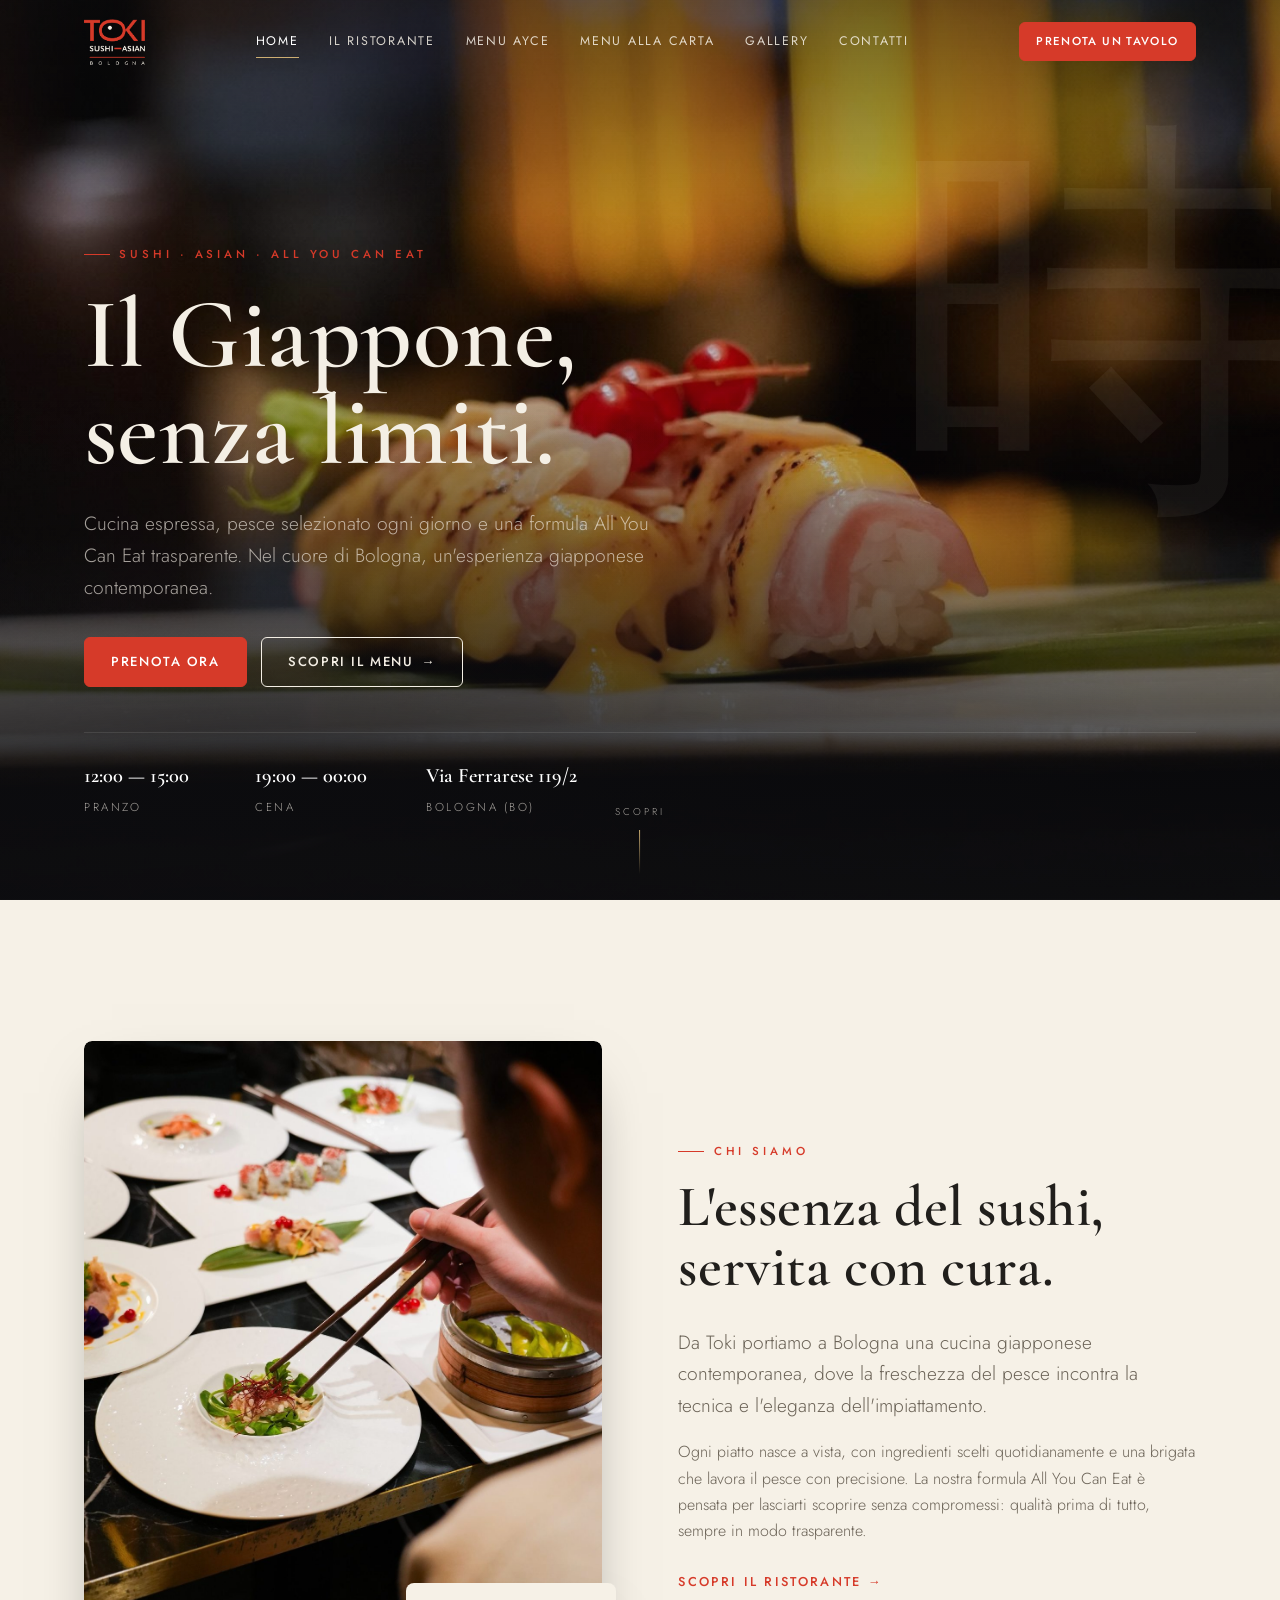
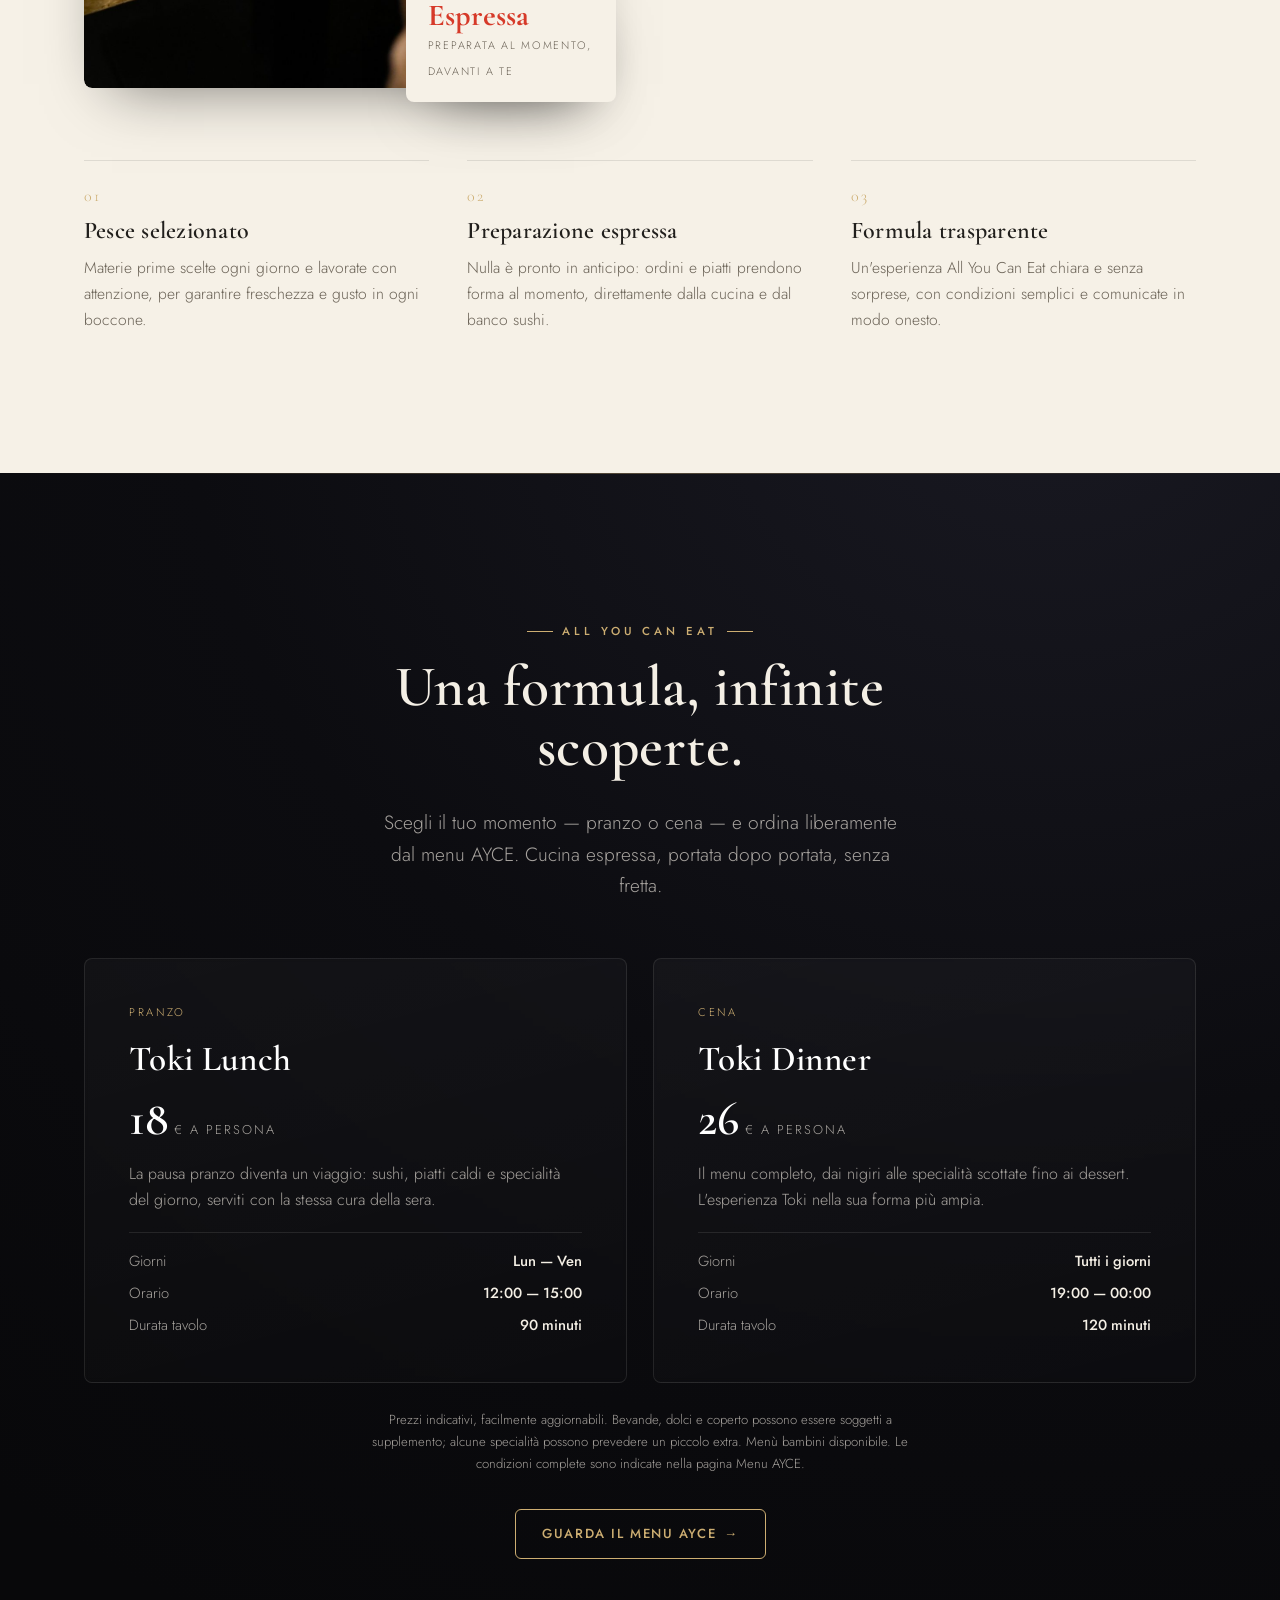
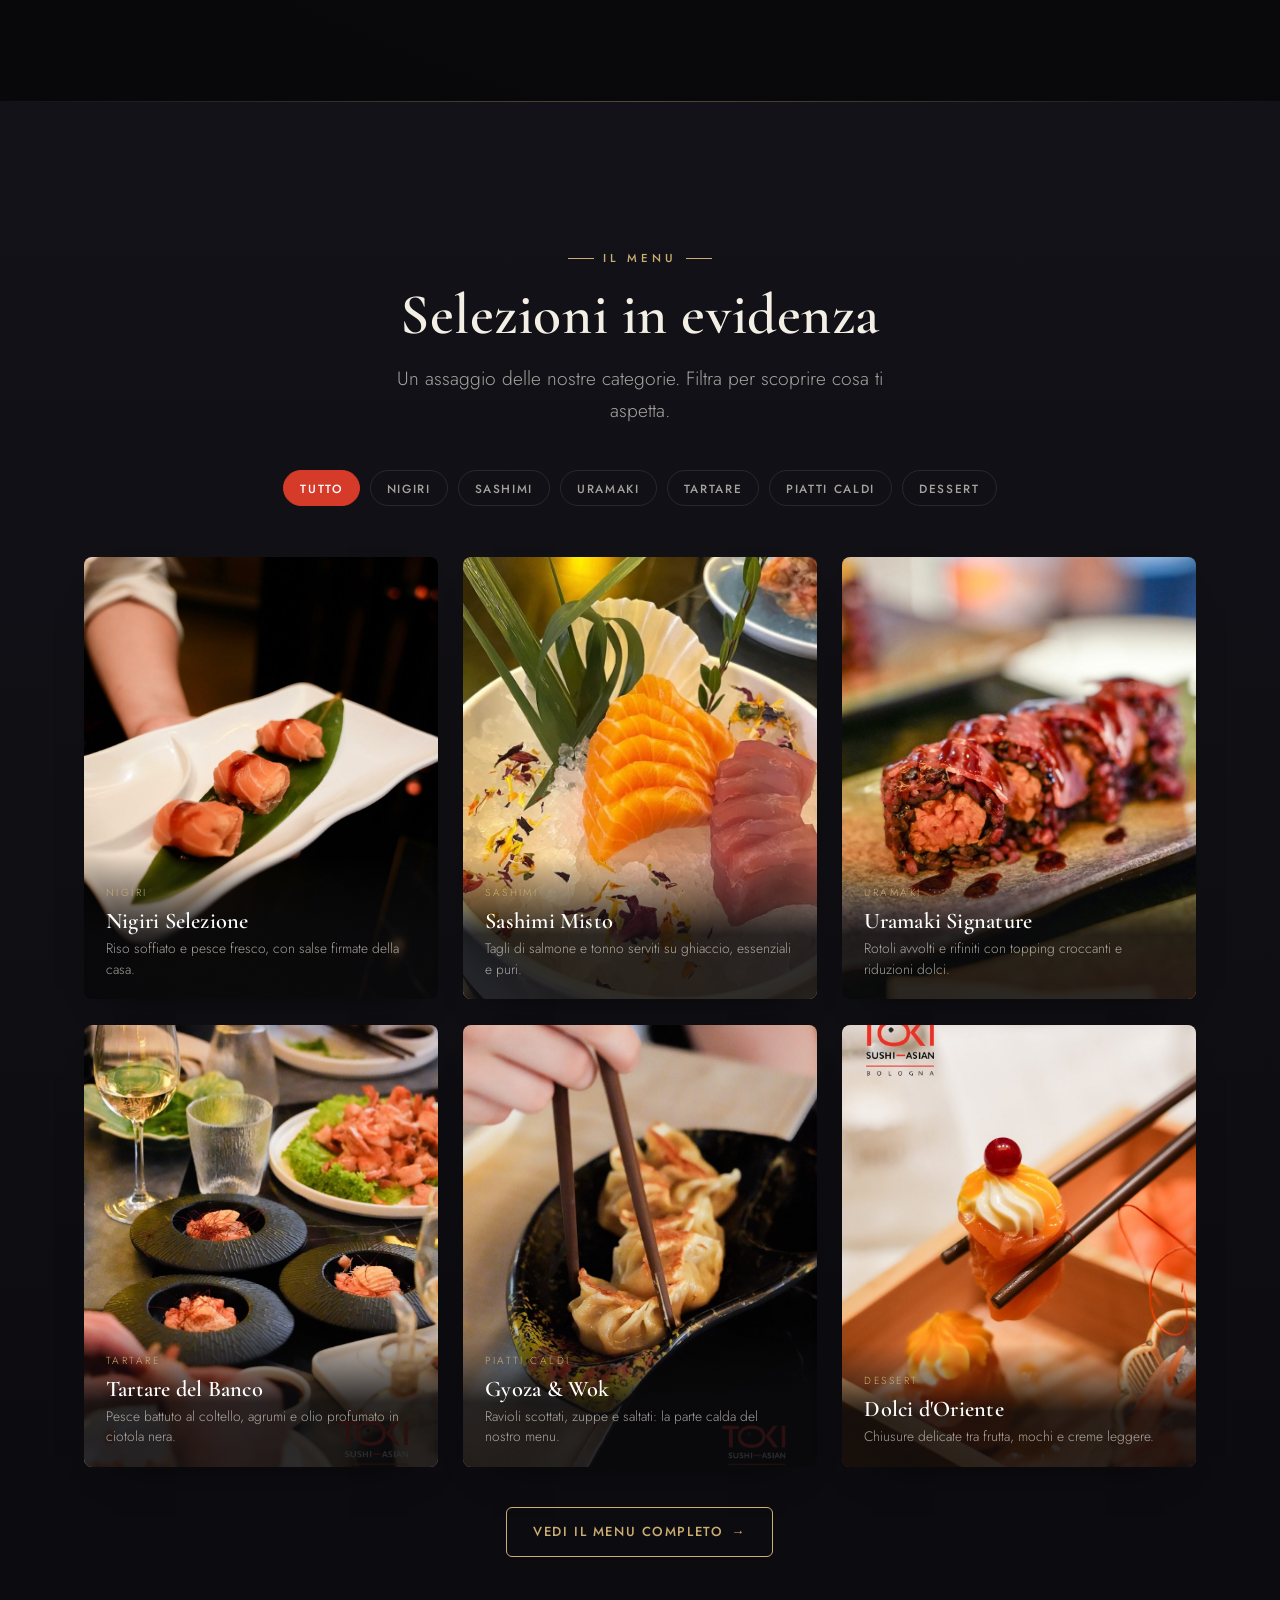
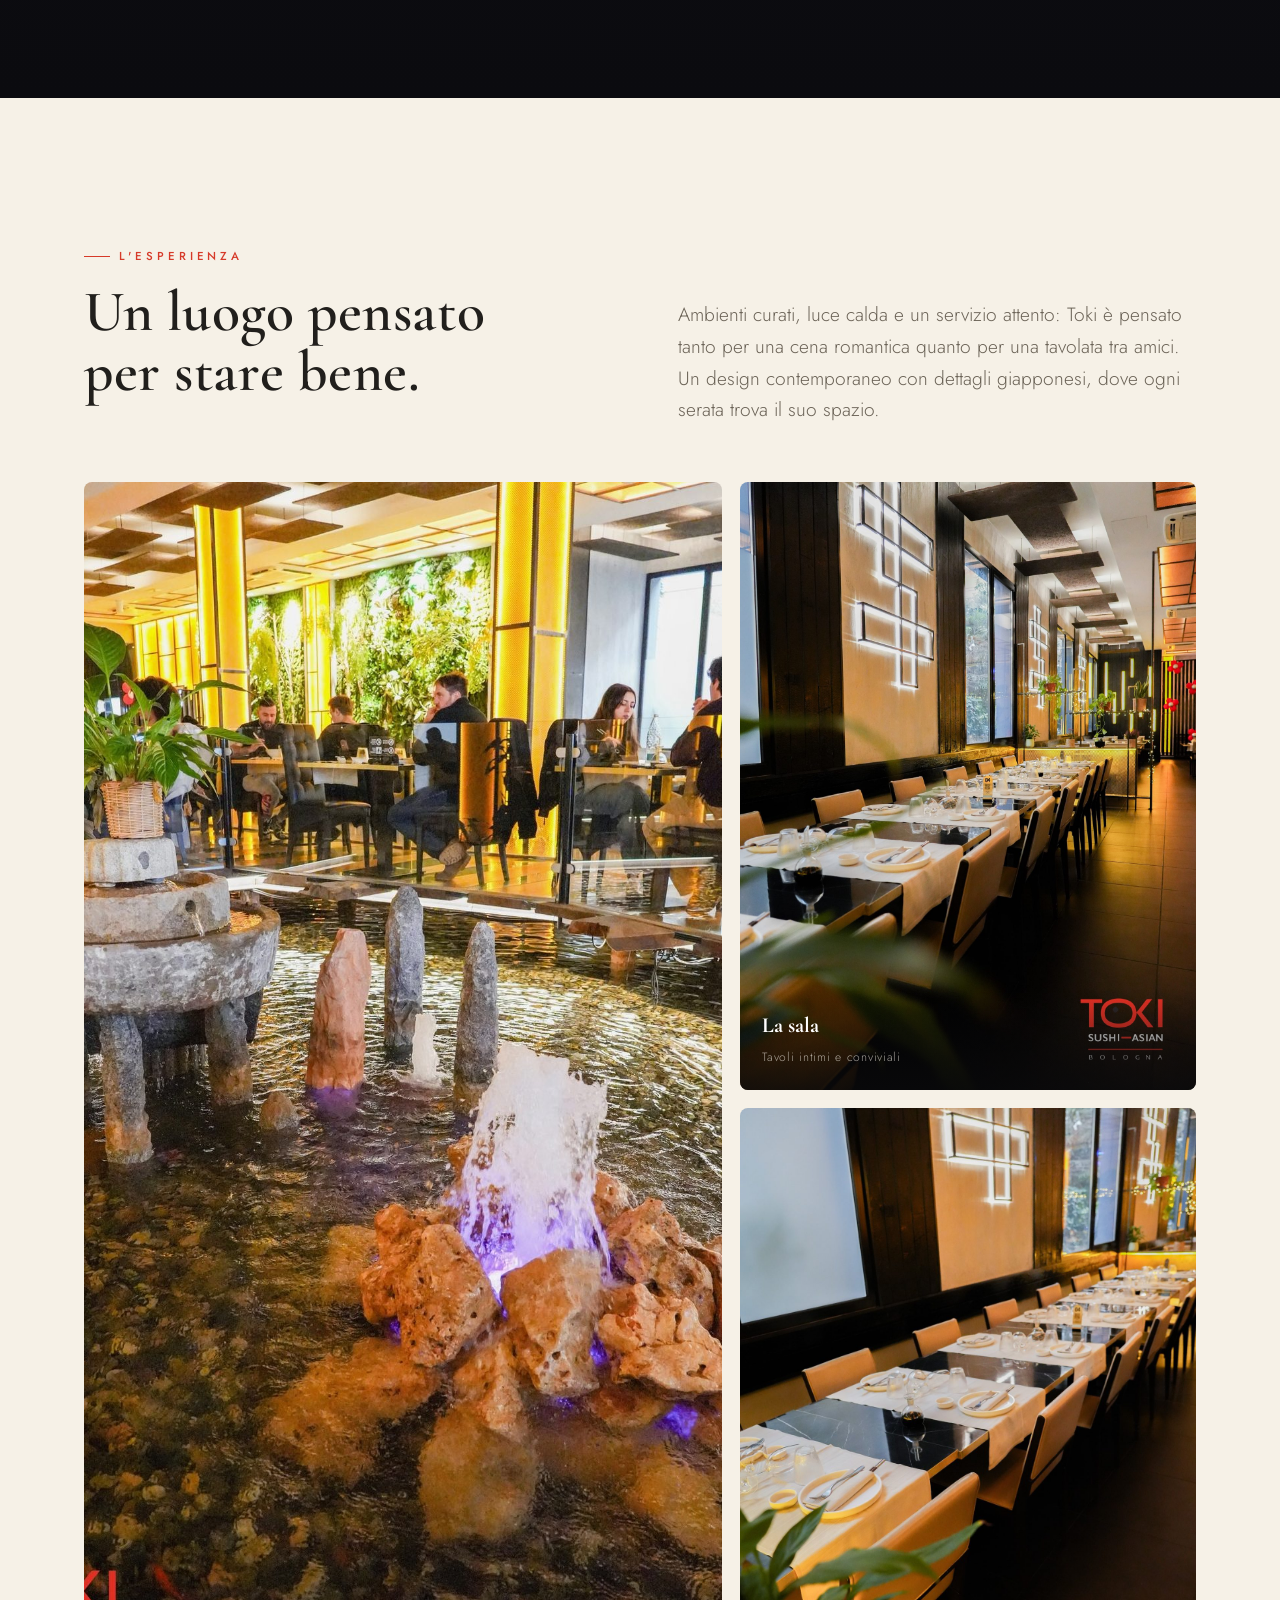
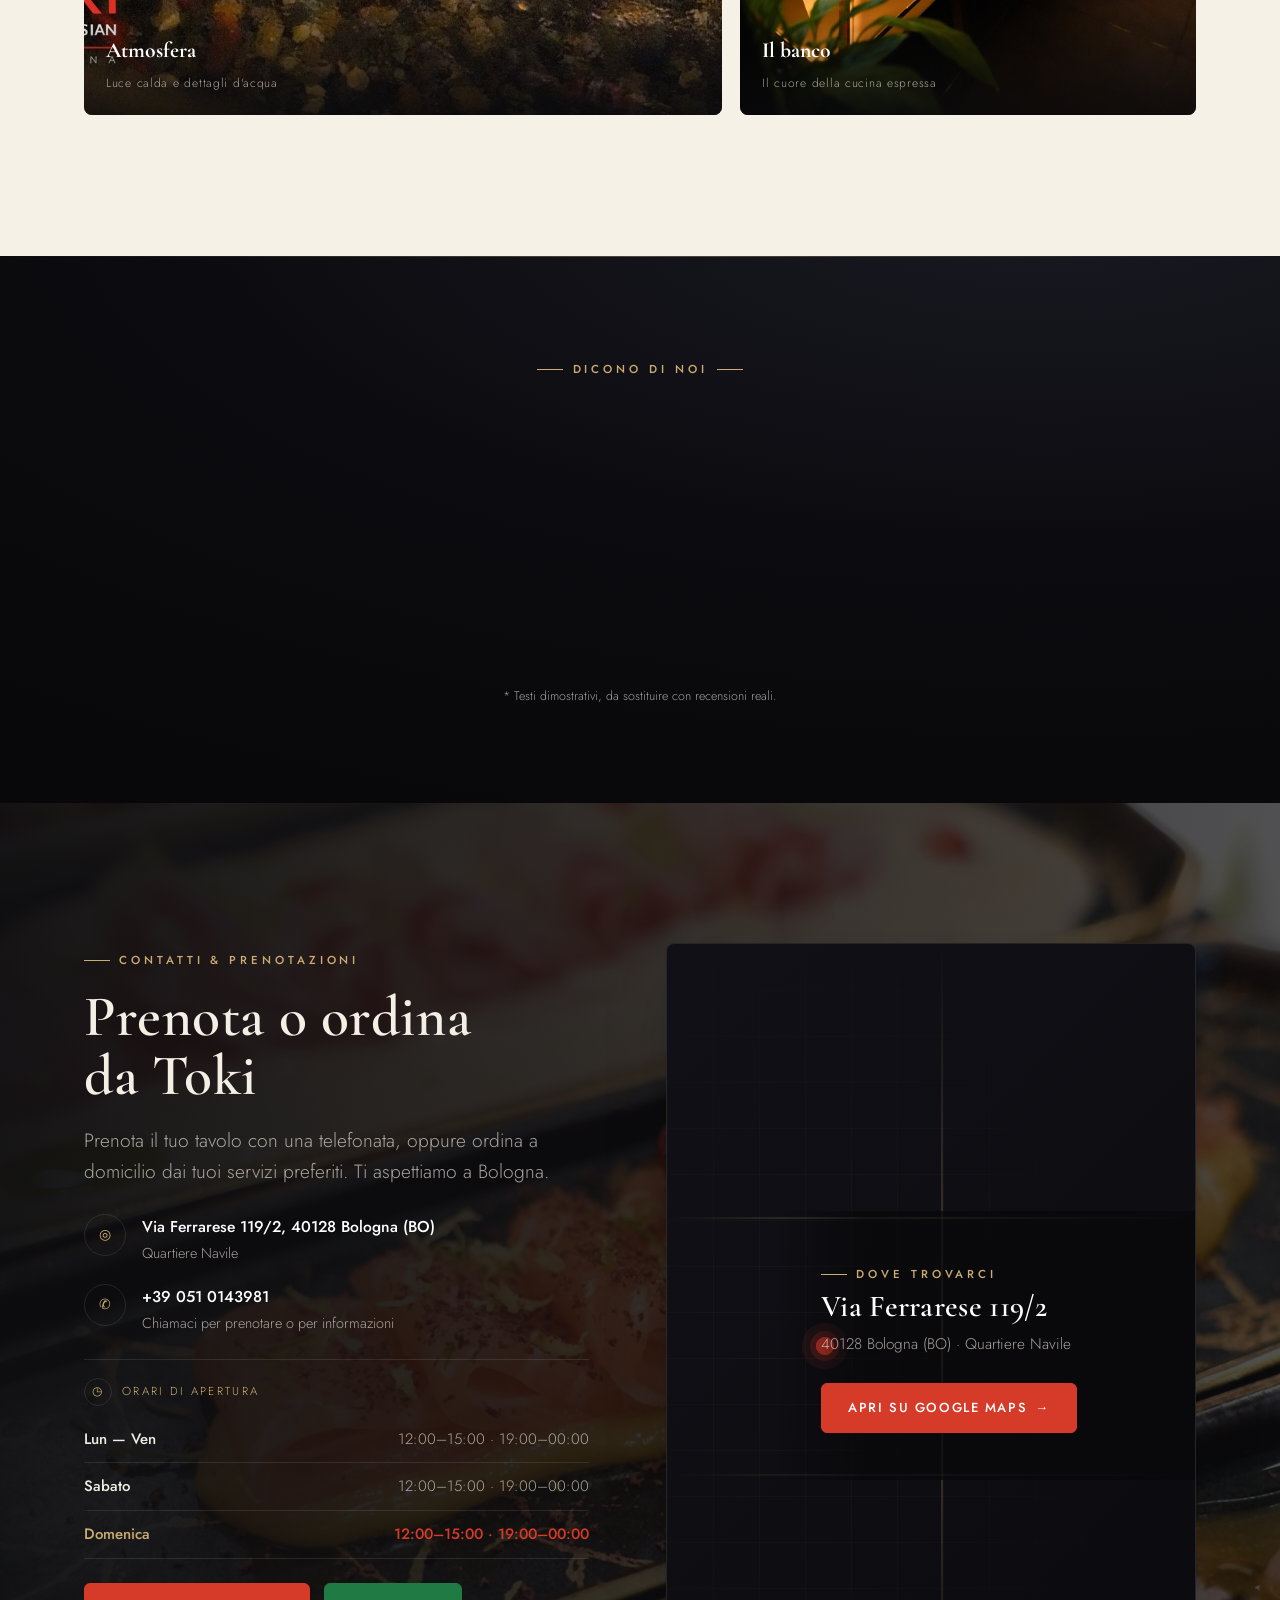
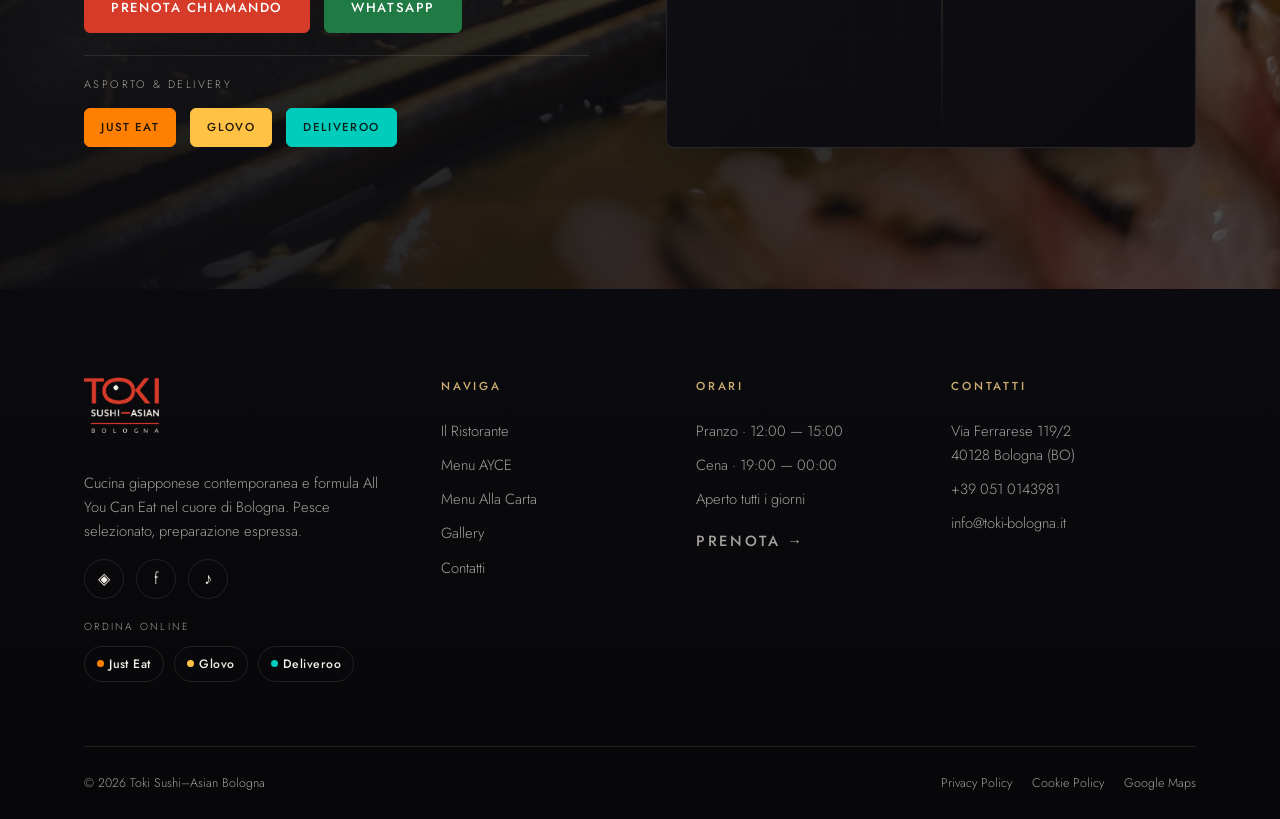
==== index.html @ a5d88e75 "Initial commit Co-Authored-By: Claude Sonnet 5 <noreply@anthropic.com>" ====
<!DOCTYPE html>
<html lang="it">
<head>
<meta charset="UTF-8" />
<meta name="viewport" content="width=device-width, initial-scale=1.0" />
<title>Toki Sushi–Asian Bologna | Sushi All You Can Eat & Cucina Espressa</title>
<meta name="description" content="Toki Sushi–Asian a Bologna: sushi All You Can Eat con cucina espressa, pesce selezionato e atmosfera contemporanea. Prenota il tuo tavolo per pranzo o cena." />
<meta name="theme-color" content="#0d0d10" />
<meta property="og:title" content="Toki Sushi–Asian Bologna | Il Giappone, senza limiti." />
<meta property="og:description" content="Sushi All You Can Eat e cucina espressa a Bologna. Pesce selezionato, preparazione al momento, atmosfera raffinata." />
<meta property="og:type" content="restaurant" />
<meta property="og:image" content="assets/img/hero.jpg" />
<meta property="og:locale" content="it_IT" />
<link rel="icon" href="assets/img/favicon.png" />
<link rel="preconnect" href="https://fonts.googleapis.com" />
<link rel="preconnect" href="https://fonts.gstatic.com" crossorigin />
<link href="https://fonts.googleapis.com/css2?family=Cormorant+Garamond:ital,wght@0,400;0,500;0,600;0,700;1,500;1,600&family=Jost:wght@300;400;500;600&display=swap" rel="stylesheet" />
<link rel="stylesheet" href="assets/css/style.css" />
<!-- Dati locali SEO -->
<script type="application/ld+json">
{
  "@context":"https://schema.org","@type":"Restaurant",
  "name":"Toki Sushi–Asian Bologna",
  "servesCuisine":["Giapponese","Sushi","Asiatica"],
  "priceRange":"€€",
  "address":{"@type":"PostalAddress","streetAddress":"Via Ferrarese 119/2","addressLocality":"Bologna","postalCode":"40128","addressCountry":"IT"},
  "telephone":"+39 051 0143981",
  "url":"https://www.tokisushibologna.it",
  "image":"assets/img/hero.jpg",
  "acceptsReservations":"True"
}
</script>
</head>
<body>

<!-- ===================== HEADER ===================== -->
<header class="site-header">
  <div class="container">
    <a class="brand" href="index.html" aria-label="Toki Sushi–Asian Bologna — Home">
      <img class="brand__img" src="assets/img/logo-light.png" alt="Toki Sushi-Asian Bologna" />
    </a>
    <nav class="nav" aria-label="Navigazione principale">
      <a href="index.html" aria-current="page">Home</a>
      <a href="il-ristorante.html">Il Ristorante</a>
      <a href="menu-ayce.html">Menu AYCE</a>
      <a href="menu-alla-carta.html">Menu Alla Carta</a>
      <a href="gallery.html">Gallery</a>
      <a href="contatti.html">Contatti</a>
    </nav>
    <div class="header-actions">
      <a class="btn btn--sm" href="contatti.html#prenota">Prenota un tavolo</a>
      <button class="hamburger" aria-label="Apri il menu" aria-expanded="false">
        <span></span><span></span><span></span>
      </button>
    </div>
  </div>
</header>

<!-- mobile drawer -->
<nav class="mobile-nav" aria-label="Menu mobile">
  <a href="index.html">Home</a>
  <a href="il-ristorante.html">Il Ristorante</a>
  <a href="menu-ayce.html">Menu AYCE</a>
  <a href="menu-alla-carta.html">Menu Alla Carta</a>
  <a href="gallery.html">Gallery</a>
  <a href="contatti.html">Contatti</a>
  <a class="btn" href="contatti.html#prenota">Prenota un tavolo</a>
  <div class="mobile-nav__contact">Via Ferrarese 119/2, Bologna · +39 051 0143981</div>
</nav>

<!-- ===================== HERO ===================== -->
<section class="hero">
  <div class="hero__media">
    <img src="assets/img/hero.jpg" alt="Nigiri scottato con dettaglio di frutti rossi da Toki Sushi Bologna" fetchpriority="high" />
  </div>
  <span class="hero__kanji" aria-hidden="true">時</span>
  <div class="hero__inner">
    <div class="container">
      <span class="kicker reveal">Sushi · Asian · All You Can Eat</span>
      <h1 class="display reveal" data-d="1">Il Giappone,<br />senza limiti.</h1>
      <p class="hero__sub reveal" data-d="2">Cucina espressa, pesce selezionato ogni giorno e una formula All You Can Eat trasparente. Nel cuore di Bologna, un'esperienza giapponese contemporanea.</p>
      <div class="btn-row reveal" data-d="3">
        <a class="btn" href="contatti.html#prenota">Prenota ora</a>
        <a class="btn btn--ghost" href="menu-ayce.html">Scopri il menu <span class="arrow">→</span></a>
      </div>
      <div class="hero__facts reveal" data-d="4">
        <div class="fact"><b>12:00 — 15:00</b><span>Pranzo</span></div>
        <div class="fact"><b>19:00 — 00:00</b><span>Cena</span></div>
        <div class="fact"><b>Via Ferrarese 119/2</b><span>Bologna (BO)</span></div>
      </div>
    </div>
  </div>
  <a class="scroll-cue" href="#concept" aria-label="Scorri">Scopri</a>
</section>

<!-- ===================== CONCEPT ===================== -->
<section class="section" id="concept">
  <div class="container">
    <div class="split">
      <div class="split__media reveal">
        <div class="media-frame media-frame--tall">
          <img src="assets/img/concept-plating.jpg" alt="Impiattamento espresso di sushi da Toki" />
        </div>
        <div class="media-badge">
          <b>Espressa</b><span>Preparata al momento, davanti a te</span>
        </div>
      </div>
      <div class="split__content reveal" data-d="1">
        <span class="kicker">Chi siamo</span>
        <h2 class="h-section" style="margin:.3em 0 .5em">L'essenza del sushi, servita con cura.</h2>
        <div class="stack">
          <p class="lead">Da Toki portiamo a Bologna una cucina giapponese contemporanea, dove la freschezza del pesce incontra la tecnica e l'eleganza dell'impiattamento.</p>
          <p style="color:var(--txt-muted)">Ogni piatto nasce a vista, con ingredienti scelti quotidianamente e una brigata che lavora il pesce con precisione. La nostra formula All You Can Eat è pensata per lasciarti scoprire senza compromessi: qualità prima di tutto, sempre in modo trasparente.</p>
        </div>
        <div class="btn-row" style="margin-top:26px">
          <a class="textlink" href="il-ristorante.html">Scopri il ristorante <span class="arrow">→</span></a>
        </div>
      </div>
    </div>

    <div class="values">
      <div class="value reveal"><span class="value__num">01</span><h4>Pesce selezionato</h4><p>Materie prime scelte ogni giorno e lavorate con attenzione, per garantire freschezza e gusto in ogni boccone.</p></div>
      <div class="value reveal" data-d="1"><span class="value__num">02</span><h4>Preparazione espressa</h4><p>Nulla è pronto in anticipo: ordini e piatti prendono forma al momento, direttamente dalla cucina e dal banco sushi.</p></div>
      <div class="value reveal" data-d="2"><span class="value__num">03</span><h4>Formula trasparente</h4><p>Un'esperienza All You Can Eat chiara e senza sorprese, con condizioni semplici e comunicate in modo onesto.</p></div>
    </div>
  </div>
</section>

<!-- ===================== AYCE ===================== -->
<section class="section ayce bg-ink on-dark">
  <div class="container">
    <div class="center" style="max-width:60ch;margin-inline:auto">
      <span class="kicker center">All You Can Eat</span>
      <h2 class="h-section" style="margin:.3em 0 .5em">Una formula, infinite scoperte.</h2>
      <p class="lead mx-auto">Scegli il tuo momento — pranzo o cena — e ordina liberamente dal menu AYCE. Cucina espressa, portata dopo portata, senza fretta.</p>
    </div>

    <div class="ayce__grid">
      <div class="formula-card reveal">
        <span class="formula-card__tag">Pranzo</span>
        <h3>Toki Lunch</h3>
        <div class="formula-card__price"><b>18</b><span>€ a persona</span></div>
        <p style="color:var(--txt-light-2)">La pausa pranzo diventa un viaggio: sushi, piatti caldi e specialità del giorno, serviti con la stessa cura della sera.</p>
        <div class="formula-card__meta">
          <div><span>Giorni</span><b>Lun — Ven</b></div>
          <div><span>Orario</span><b>12:00 — 15:00</b></div>
          <div><span>Durata tavolo</span><b>90 minuti</b></div>
        </div>
      </div>
      <div class="formula-card reveal" data-d="1">
        <span class="formula-card__tag">Cena</span>
        <h3>Toki Dinner</h3>
        <div class="formula-card__price"><b>26</b><span>€ a persona</span></div>
        <p style="color:var(--txt-light-2)">Il menu completo, dai nigiri alle specialità scottate fino ai dessert. L'esperienza Toki nella sua forma più ampia.</p>
        <div class="formula-card__meta">
          <div><span>Giorni</span><b>Tutti i giorni</b></div>
          <div><span>Orario</span><b>19:00 — 00:00</b></div>
          <div><span>Durata tavolo</span><b>120 minuti</b></div>
        </div>
      </div>
    </div>
    <p class="ayce__note">Prezzi indicativi, facilmente aggiornabili. Bevande, dolci e coperto possono essere soggetti a supplemento; alcune specialità possono prevedere un piccolo extra. Menù bambini disponibile. Le condizioni complete sono indicate nella pagina Menu AYCE.</p>
    <div class="center" style="margin-top:34px">
      <a class="btn btn--gold" href="menu-ayce.html">Guarda il menu AYCE <span class="arrow">→</span></a>
    </div>
  </div>
</section>

<!-- ===================== MENU HIGHLIGHT ===================== -->
<section class="section bg-ink-1 on-dark">
  <div class="container">
    <div class="center" style="max-width:60ch;margin-inline:auto">
      <span class="kicker center">Il Menu</span>
      <h2 class="h-section" style="margin:.3em 0 .3em">Selezioni in evidenza</h2>
      <p class="lead mx-auto">Un assaggio delle nostre categorie. Filtra per scoprire cosa ti aspetta.</p>
    </div>

    <div class="tabs" data-tabset data-target="#menu-grid">
      <button class="tab active" data-filter="all">Tutto</button>
      <button class="tab" data-filter="nigiri">Nigiri</button>
      <button class="tab" data-filter="sashimi">Sashimi</button>
      <button class="tab" data-filter="uramaki">Uramaki</button>
      <button class="tab" data-filter="tartare">Tartare</button>
      <button class="tab" data-filter="caldi">Piatti caldi</button>
      <button class="tab" data-filter="dessert">Dessert</button>
    </div>

    <div class="menu-grid" id="menu-grid">
      <article class="dish reveal" data-cat="nigiri">
        <div class="dish__img"><img src="assets/img/cat-nigiri.jpg" alt="Nigiri Toki" /></div>
        <div class="dish__body"><span class="dish__cat">Nigiri</span><h4>Nigiri Selezione</h4><p>Riso soffiato e pesce fresco, con salse firmate della casa.</p></div>
      </article>
      <article class="dish reveal" data-cat="sashimi" data-d="1">
        <div class="dish__img"><img src="assets/img/cat-sashimi.jpg" alt="Sashimi misto su ghiaccio" /></div>
        <div class="dish__body"><span class="dish__cat">Sashimi</span><h4>Sashimi Misto</h4><p>Tagli di salmone e tonno serviti su ghiaccio, essenziali e puri.</p></div>
      </article>
      <article class="dish reveal" data-cat="uramaki" data-d="2">
        <div class="dish__img"><img src="assets/img/cat-uramaki.jpg" alt="Uramaki speciale" /></div>
        <div class="dish__body"><span class="dish__cat">Uramaki</span><h4>Uramaki Signature</h4><p>Rotoli avvolti e rifiniti con topping croccanti e riduzioni dolci.</p></div>
      </article>
      <article class="dish reveal" data-cat="tartare">
        <div class="dish__img"><img src="assets/img/cat-tartare.jpg" alt="Tartare di pesce" /></div>
        <div class="dish__body"><span class="dish__cat">Tartare</span><h4>Tartare del Banco</h4><p>Pesce battuto al coltello, agrumi e olio profumato in ciotola nera.</p></div>
      </article>
      <article class="dish reveal" data-cat="caldi" data-d="1">
        <div class="dish__img"><img src="assets/img/cat-caldi.jpg" alt="Gyoza in padella" /></div>
        <div class="dish__body"><span class="dish__cat">Piatti caldi</span><h4>Gyoza & Wok</h4><p>Ravioli scottati, zuppe e saltati: la parte calda del nostro menu.</p></div>
      </article>
      <article class="dish reveal" data-cat="dessert" data-d="2">
        <div class="dish__img"><img src="assets/img/cat-dessert.jpg" alt="Dessert giapponese" /></div>
        <div class="dish__body"><span class="dish__cat">Dessert</span><h4>Dolci d'Oriente</h4><p>Chiusure delicate tra frutta, mochi e creme leggere.</p></div>
      </article>
    </div>

    <div class="center" style="margin-top:40px">
      <a class="btn btn--gold" href="menu-alla-carta.html">Vedi il menu completo <span class="arrow">→</span></a>
    </div>
  </div>
</section>

<!-- ===================== EXPERIENCE ===================== -->
<section class="section">
  <div class="container">
    <div class="split" style="align-items:end">
      <div class="reveal">
        <span class="kicker">L'esperienza</span>
        <h2 class="h-section" style="margin:.3em 0 .4em">Un luogo pensato<br />per stare bene.</h2>
      </div>
      <p class="lead reveal" data-d="1">Ambienti curati, luce calda e un servizio attento: Toki è pensato tanto per una cena romantica quanto per una tavolata tra amici. Un design contemporaneo con dettagli giapponesi, dove ogni serata trova il suo spazio.</p>
    </div>

    <div class="exp-grid">
      <figure class="exp-a reveal"><img src="assets/img/exp-fire.jpg" alt="Dettaglio scenografico dell'ambiente Toki" /><figcaption><b>Atmosfera</b><span>Luce calda e dettagli d'acqua</span></figcaption></figure>
      <figure class="reveal" data-d="1"><img src="assets/img/exp-hall.jpg" alt="Sala interna del ristorante Toki" /><figcaption><b>La sala</b><span>Tavoli intimi e conviviali</span></figcaption></figure>
      <figure class="reveal" data-d="2"><img src="assets/img/exp-counter.jpg" alt="Banco sushi di Toki" /><figcaption><b>Il banco</b><span>Il cuore della cucina espressa</span></figcaption></figure>
    </div>
  </div>
</section>

<!-- ===================== REVIEWS (placeholder) ===================== -->
<section class="section--tight section bg-ink on-dark">
  <div class="container">
    <div class="center"><span class="kicker center">Dicono di noi</span></div>
    <div class="quotes">
      <blockquote class="quote reveal"><div class="quote__stars">★★★★★</div><p>"Sushi preparato al momento e sempre fresco. Ambiente elegante e servizio gentile."</p><cite>— Recensione (placeholder)</cite></blockquote>
      <blockquote class="quote reveal" data-d="1"><div class="quote__stars">★★★★★</div><p>"La formula All You Can Eat migliore provata a Bologna. Piatti caldi ottimi."</p><cite>— Recensione (placeholder)</cite></blockquote>
      <blockquote class="quote reveal" data-d="2"><div class="quote__stars">★★★★★</div><p>"Locale curato in ogni dettaglio, perfetto sia per una cena a due che in gruppo."</p><cite>— Recensione (placeholder)</cite></blockquote>
    </div>
    <p class="center" style="margin-top:24px;font-size:.78rem;color:var(--txt-light-2)">* Testi dimostrativi, da sostituire con recensioni reali.</p>
  </div>
</section>

<!-- ===================== CONTATTI & PRENOTAZIONI ===================== -->
<section class="section booking on-dark" id="prenota">
  <div class="booking__bg"><img src="assets/img/booking-bg.jpg" alt="" aria-hidden="true" /></div>
  <div class="container">
    <div class="booking__grid">
      <div class="booking__info reveal">
        <span class="kicker">Contatti &amp; Prenotazioni</span>
        <h2 class="h-section" style="margin:.3em 0 .3em">Prenota o ordina<br />da Toki</h2>
        <p class="lead">Prenota il tuo tavolo con una telefonata, oppure ordina a domicilio dai tuoi servizi preferiti. Ti aspettiamo a Bologna.</p>
        <ul class="info-list">
          <li><span class="ic">◎</span><div><b>Via Ferrarese 119/2, 40128 Bologna (BO)</b><span>Quartiere Navile</span></div></li>
          <li><span class="ic">✆</span><div><b><a href="tel:+390510143981">+39 051 0143981</a></b><span>Chiamaci per prenotare o per informazioni</span></div></li>
        </ul>
        <div class="hours-block">
          <span class="hours-block__label"><span class="ic">◷</span> Orari di apertura</span>
          <table class="hours-table">
            <tr data-days="1,2,3,4,5"><td>Lun — Ven</td><td>12:00–15:00 · 19:00–00:00</td></tr>
            <tr data-days="6"><td>Sabato</td><td>12:00–15:00 · 19:00–00:00</td></tr>
            <tr data-days="0"><td>Domenica</td><td>12:00–15:00 · 19:00–00:00</td></tr>
          </table>
        </div>
        <div class="btn-row" style="margin-top:24px">
          <a class="btn" href="tel:+390510143981">Prenota chiamando</a>
          <a class="btn wa-btn" href="https://wa.me/390510143981" target="_blank" rel="noopener">WhatsApp</a>
        </div>
        <div class="deliv-band">
          <span style="font-size:.68rem;letter-spacing:.22em;text-transform:uppercase;color:var(--txt-light-2);width:100%">Asporto &amp; Delivery</span>
          <a class="btn btn--sm btn--je" href="https://www.justeat.it/restaurants-toki-sushi-asian-bologna-40128/menu" target="_blank" rel="noopener">Just Eat</a>
          <a class="btn btn--sm btn--gl" href="https://glovoapp.com/it/it/bologna/stores/toki-sushi-asian-bol" target="_blank" rel="noopener">Glovo</a>
          <a class="btn btn--sm btn--dl" href="https://deliveroo.it/it/menu/Bologna/bolognina/toki-sushi-asian-boce" target="_blank" rel="noopener">Deliveroo</a>
        </div>
      </div>

      <div class="reveal booking__map-col" data-d="1">
        <div class="map-card map-card--fill">
          <div class="map-card__grid"></div>
          <div class="map-card__road">
            <span style="top:34%;left:0;right:0"></span>
            <span style="top:66%;left:0;right:0;opacity:.5"></span>
            <span style="top:0;bottom:0;left:52%;width:2px;height:auto;background:linear-gradient(180deg,transparent,rgba(205,174,114,.3),transparent)"></span>
          </div>
          <div class="map-card__pin"><div class="dotpin"></div></div>
          <div class="map-card__body">
            <span class="kicker">Dove trovarci</span>
            <h3>Via Ferrarese 119/2</h3>
            <p>40128 Bologna (BO) · Quartiere Navile</p>
            <a class="btn" href="https://www.google.com/maps/search/?api=1&query=Toki+Sushi-Asian+Via+Ferrarese+119%2F2+Bologna" target="_blank" rel="noopener">Apri su Google Maps <span class="arrow">→</span></a>
          </div>
        </div>
      </div>
    </div>
  </div>
</section>

<!-- ===================== FOOTER ===================== -->
<footer class="site-footer">
  <div class="container">
    <div class="footer-top">
      <div class="footer-brand">
        <a class="brand" href="index.html">
          <img class="brand__img" src="assets/img/logo-light.png" alt="Toki Sushi-Asian Bologna" />
        </a>
        <p>Cucina giapponese contemporanea e formula All You Can Eat nel cuore di Bologna. Pesce selezionato, preparazione espressa.</p>
        <div class="socials"><a href="https://www.instagram.com/toki_sushiasianbologna/" target="_blank" rel="noopener" aria-label="Instagram">◈</a><a href="https://www.facebook.com/tokisushiasianbologna" target="_blank" rel="noopener" aria-label="Facebook">f</a><a href="https://www.tiktok.com/@tokisushiasian" target="_blank" rel="noopener" aria-label="TikTok">♪</a></div><div class="delivery-links"><span class="delivery-links__label">Ordina online</span><a class="deliv deliv--je" href="https://www.justeat.it/restaurants-toki-sushi-asian-bologna-40128/menu" target="_blank" rel="noopener">Just Eat</a><a class="deliv deliv--gl" href="https://glovoapp.com/it/it/bologna/stores/toki-sushi-asian-bol" target="_blank" rel="noopener">Glovo</a><a class="deliv deliv--dl" href="https://deliveroo.it/it/menu/Bologna/bolognina/toki-sushi-asian-boce" target="_blank" rel="noopener">Deliveroo</a></div>
      </div>
      <div class="footer-col">
        <h5>Naviga</h5>
        <a href="il-ristorante.html">Il Ristorante</a>
        <a href="menu-ayce.html">Menu AYCE</a>
        <a href="menu-alla-carta.html">Menu Alla Carta</a>
        <a href="gallery.html">Gallery</a>
        <a href="contatti.html">Contatti</a>
      </div>
      <div class="footer-col">
        <h5>Orari</h5>
        <p>Pranzo · 12:00 — 15:00</p>
        <p>Cena · 19:00 — 00:00</p>
        <p>Aperto tutti i giorni</p>
        <a href="contatti.html#prenota" class="textlink" style="margin-top:8px">Prenota →</a>
      </div>
      <div class="footer-col">
        <h5>Contatti</h5>
        <p>Via Ferrarese 119/2<br />40128 Bologna (BO)</p>
        <a href="tel:+390510143981">+39 051 0143981</a>
        <a href="mailto:info@toki-bologna.it">info@toki-bologna.it</a>
      </div>
    </div>
    <div class="footer-bottom">
      <span>© <span data-year>2026</span> Toki Sushi–Asian Bologna</span>
      <div class="footer-legal">
        <a href="privacy.html">Privacy Policy</a>
        <a href="cookie.html">Cookie Policy</a>
        <a href="https://www.google.com/maps/search/?api=1&query=Toki+Sushi-Asian+Via+Ferrarese+119%2F2+Bologna" target="_blank" rel="noopener">Google Maps</a>
      </div>
    </div>
  </div>
</footer>

<script src="assets/js/main.js"></script>
</body>
</html>
---- assets/css/style.css ----
/* =========================================================
   TOKI · Sushi–Asian Bologna — Stylesheet
   Design system: nero/antracite, bianco caldo, rosso vermiglio, oro tenue
   ========================================================= */

/* ---------- Design tokens ---------- */
:root{
  --ink:      #0d0d10;   /* base near-black */
  --ink-1:    #121216;   /* section dark */
  --ink-2:    #17171c;   /* panel */
  --ink-3:    #20202a;   /* raised */
  --line:     rgba(246,241,231,.12);
  --line-2:   rgba(13,13,16,.10);

  --paper:    #f6f1e7;   /* warm white */
  --paper-2:  #fffdf8;
  --cream:    #efe7d6;

  --vermillion:#d63a29;  /* rosso vermiglio */
  --vermillion-2:#b92f20;
  --gold:     #c6a668;   /* oro tenue */
  --gold-2:   #d8bd88;

  --txt-dark:   #211f1c;         /* text on paper */
  --txt-muted:  #6b6357;         /* muted on paper */
  --txt-light:  #f4efe5;         /* text on ink */
  --txt-light-2: rgba(244,239,229,.66);

  --font-display: "Cormorant Garamond", Georgia, serif;
  --font-ui: "Jost", "Helvetica Neue", Arial, sans-serif;

  --container: 1240px;
  --gutter: clamp(20px, 5vw, 64px);
  --radius: 4px;
  --shadow: 0 24px 60px -28px rgba(0,0,0,.55);
  --ease: cubic-bezier(.22,.61,.36,1);
  --header-h: 84px;
}

/* ---------- Reset ---------- */
*,*::before,*::after{box-sizing:border-box;margin:0;padding:0}
html{scroll-behavior:smooth;-webkit-text-size-adjust:100%}
@media (prefers-reduced-motion: reduce){html{scroll-behavior:auto}}
body{
  font-family:var(--font-ui);
  color:var(--txt-dark);
  background:var(--paper);
  line-height:1.65;
  font-weight:300;
  -webkit-font-smoothing:antialiased;
  overflow-x:hidden;
}
img{max-width:100%;display:block}
a{color:inherit;text-decoration:none}
button{font-family:inherit;cursor:pointer;border:none;background:none;color:inherit}
ul{list-style:none}
::selection{background:var(--vermillion);color:#fff}

/* ---------- Typography ---------- */
h1,h2,h3,h4{font-family:var(--font-display);font-weight:600;line-height:1.06;letter-spacing:.01em}
.display{
  font-family:var(--font-display);
  font-weight:600;
  font-size:clamp(2.9rem, 8vw, 6.2rem);
  line-height:.98;
  letter-spacing:.005em;
}
.h-section{font-size:clamp(2.1rem, 4.6vw, 3.6rem);line-height:1.04}
.kicker{
  font-family:var(--font-ui);
  font-weight:500;
  font-size:.72rem;
  letter-spacing:.34em;
  text-transform:uppercase;
  color:var(--vermillion);
  display:inline-flex;align-items:center;gap:.7em;
}
.kicker::before{content:"";width:26px;height:1px;background:var(--vermillion);display:inline-block}
.kicker.center::after{content:"";width:26px;height:1px;background:var(--vermillion);display:inline-block}
.kicker.center{justify-content:center}
.lead{font-size:clamp(1.05rem,1.5vw,1.22rem);color:var(--txt-muted);font-weight:300;max-width:60ch}
.on-dark{color:var(--txt-light)}
.on-dark .lead{color:var(--txt-light-2)}
.on-dark .kicker{color:var(--gold)}
.on-dark .kicker::before,.on-dark .kicker.center::after{background:var(--gold)}

/* ---------- Layout helpers ---------- */
.container{max-width:var(--container);margin-inline:auto;padding-inline:var(--gutter)}
.section{padding-block:clamp(72px, 11vw, 148px)}
.section--tight{padding-block:clamp(56px,8vw,96px)}
.bg-ink{background:var(--ink);color:var(--txt-light)}
.bg-ink-1{background:var(--ink-1);color:var(--txt-light)}
.bg-cream{background:var(--cream)}
.center{text-align:center}
.mx-auto{margin-inline:auto}
.stack>*+*{margin-top:1.1rem}

/* ---------- Buttons ---------- */
.btn{
  --bg:var(--vermillion);--fg:#fff;--bd:var(--vermillion);
  display:inline-flex;align-items:center;justify-content:center;gap:.6em;
  font-family:var(--font-ui);font-weight:500;font-size:.82rem;letter-spacing:.16em;text-transform:uppercase;
  padding:1.02em 2em;background:var(--bg);color:var(--fg);border:1px solid var(--bd);
  border-radius:var(--radius);transition:transform .35s var(--ease),background .35s var(--ease),color .35s var(--ease),border-color .35s var(--ease);
  will-change:transform;
}
.btn:hover{background:var(--vermillion-2);border-color:var(--vermillion-2);transform:translateY(-2px)}
.btn--ghost{--bg:transparent;--fg:currentColor;--bd:currentColor}
.btn--ghost:hover{--bg:var(--txt-light);background:var(--txt-light);color:var(--ink);border-color:var(--txt-light);transform:translateY(-2px)}
.btn--gold{--bg:transparent;--fg:var(--gold);--bd:var(--gold)}
.btn--gold:hover{background:var(--gold);color:var(--ink);border-color:var(--gold)}
.btn--sm{padding:.8em 1.4em;font-size:.72rem}
.btn--block{width:100%}
.btn-row{display:flex;flex-wrap:wrap;gap:14px}
.textlink{display:inline-flex;align-items:center;gap:.5em;font-size:.8rem;letter-spacing:.18em;text-transform:uppercase;font-weight:500;color:var(--vermillion);border-bottom:1px solid transparent;padding-bottom:2px;transition:border-color .3s}
.textlink:hover{border-color:var(--vermillion)}
.on-dark .textlink{color:var(--gold)}
.on-dark .textlink:hover{border-color:var(--gold)}
.arrow{transition:transform .3s var(--ease)}
.textlink:hover .arrow,.btn:hover .arrow{transform:translateX(4px)}

/* =========================================================
   HEADER
   ========================================================= */
.site-header{
  position:fixed;top:0;left:0;right:0;z-index:60;
  height:var(--header-h);
  display:flex;align-items:center;
  transition:background .4s var(--ease),height .4s var(--ease),box-shadow .4s var(--ease),border-color .4s var(--ease);
  border-bottom:1px solid transparent;
}
.site-header .container{display:flex;align-items:center;justify-content:space-between;gap:24px;width:100%}
.site-header.scrolled,.site-header.solid{
  height:70px;background:rgba(13,13,16,.9);backdrop-filter:blur(14px);
  border-bottom:1px solid var(--line);
}
/* brand */
.brand{display:flex;align-items:center;gap:.62rem;line-height:1;color:var(--txt-light);z-index:2}
.brand__mark{
  font-family:var(--font-display);font-weight:700;font-size:1.7rem;letter-spacing:.04em;
  color:var(--vermillion);position:relative;
}
.brand__mark .dot{color:var(--vermillion)}
.brand__sub{display:flex;flex-direction:column;gap:.18em}
.brand__sub b{font-family:var(--font-ui);font-weight:500;font-size:.62rem;letter-spacing:.34em;color:var(--txt-light);text-transform:uppercase}
.brand__sub span{font-family:var(--font-ui);font-weight:400;font-size:.52rem;letter-spacing:.42em;color:var(--txt-light-2);text-transform:uppercase}

/* nav */
.nav{display:flex;align-items:center;gap:clamp(18px,2.4vw,38px)}
.nav a{
  color:var(--txt-light);font-size:.78rem;letter-spacing:.14em;text-transform:uppercase;font-weight:400;
  position:relative;padding:6px 0;opacity:.86;transition:opacity .3s,color .3s;
}
.nav a::after{content:"";position:absolute;left:0;bottom:0;width:0;height:1px;background:var(--gold);transition:width .35s var(--ease)}
.nav a:hover,.nav a[aria-current="page"]{opacity:1;color:#fff}
.nav a:hover::after,.nav a[aria-current="page"]::after{width:100%}
.header-actions{display:flex;align-items:center;gap:16px}

.hamburger{display:none;width:44px;height:44px;flex-direction:column;justify-content:center;gap:6px;z-index:70}
.hamburger span{display:block;height:2px;width:26px;background:var(--txt-light);margin-inline:auto;transition:transform .35s var(--ease),opacity .3s}
body.menu-open .hamburger span:nth-child(1){transform:translateY(8px) rotate(45deg)}
body.menu-open .hamburger span:nth-child(2){opacity:0}
body.menu-open .hamburger span:nth-child(3){transform:translateY(-8px) rotate(-45deg)}

/* mobile drawer */
.mobile-nav{
  position:fixed;inset:0;z-index:65;background:var(--ink);
  display:flex;flex-direction:column;justify-content:center;align-items:center;gap:6px;
  transform:translateY(-100%);transition:transform .55s var(--ease);
  padding:100px var(--gutter) 40px;
}
body.menu-open .mobile-nav{transform:translateY(0)}
.mobile-nav a:not(.btn){
  font-family:var(--font-display);font-size:2rem;color:var(--txt-light);font-weight:500;
  padding:.28em 0;opacity:0;transform:translateY(14px);transition:opacity .5s,transform .5s;
}
.mobile-nav a.btn{opacity:0;transform:translateY(14px)}
body.menu-open .mobile-nav a{opacity:1;transform:none}
body.menu-open .mobile-nav a:nth-child(1){transition-delay:.12s}
body.menu-open .mobile-nav a:nth-child(2){transition-delay:.17s}
body.menu-open .mobile-nav a:nth-child(3){transition-delay:.22s}
body.menu-open .mobile-nav a:nth-child(4){transition-delay:.27s}
body.menu-open .mobile-nav a:nth-child(5){transition-delay:.32s}
body.menu-open .mobile-nav a:nth-child(6){transition-delay:.37s}
.mobile-nav .btn{margin-top:26px;opacity:0;transform:translateY(14px);transition:opacity .5s .42s,transform .5s .42s}
body.menu-open .mobile-nav .btn{opacity:1;transform:none}
.mobile-nav__contact{margin-top:30px;color:var(--txt-light-2);font-size:.82rem;letter-spacing:.1em;text-align:center;opacity:0;transition:opacity .5s .5s}
body.menu-open .mobile-nav__contact{opacity:1}

/* =========================================================
   HERO
   ========================================================= */
.hero{position:relative;min-height:100svh;display:flex;align-items:flex-end;color:var(--txt-light);overflow:hidden}
.hero__media{position:absolute;inset:0;z-index:0}
.hero__media img{width:100%;height:100%;object-fit:cover;object-position:center 42%;transform:scale(1.06);animation:heroZoom 14s var(--ease) forwards}
@keyframes heroZoom{to{transform:scale(1)}}
.hero__media::after{
  content:"";position:absolute;inset:0;
  background:
    linear-gradient(180deg, rgba(13,13,16,.6) 0%, rgba(13,13,16,.15) 34%, rgba(13,13,16,.55) 74%, rgba(13,13,16,.94) 100%),
    radial-gradient(120% 80% at 20% 90%, rgba(13,13,16,.6), transparent 60%);
}
.hero__inner{position:relative;z-index:2;width:100%;padding-block:clamp(40px,9vh,120px)}
.hero__kanji{
  position:absolute;right:-2%;top:14%;z-index:1;font-family:var(--font-display);
  font-size:min(46vh,520px);line-height:1;color:rgba(246,241,231,.05);pointer-events:none;user-select:none;
}
.hero h1{margin:.22em 0 .28em;max-width:16ch}
.hero__sub{max-width:52ch;color:var(--txt-light-2);font-size:clamp(1.02rem,1.5vw,1.22rem);font-weight:300}
.hero .btn-row{margin-top:2.1rem}
.hero__facts{
  display:flex;flex-wrap:wrap;gap:clamp(20px,4vw,56px);margin-top:2.8rem;
  padding-top:1.6rem;border-top:1px solid var(--line);
}
.fact{min-width:120px}
.fact b{display:block;font-family:var(--font-display);font-size:1.28rem;color:#fff;font-weight:600}
.fact span{font-size:.72rem;letter-spacing:.22em;text-transform:uppercase;color:var(--txt-light-2)}
.scroll-cue{
  position:absolute;left:50%;bottom:26px;transform:translateX(-50%);z-index:3;
  font-size:.62rem;letter-spacing:.3em;text-transform:uppercase;color:var(--txt-light-2);
  display:flex;flex-direction:column;align-items:center;gap:10px;
}
.scroll-cue::after{content:"";width:1px;height:44px;background:linear-gradient(var(--gold),transparent);animation:cue 2s infinite}
@keyframes cue{0%{opacity:.2;transform:scaleY(.4);transform-origin:top}50%{opacity:1}100%{opacity:.2;transform:scaleY(1);transform-origin:top}}

/* =========================================================
   REVEAL animation
   ========================================================= */
.reveal{opacity:0;transform:translateY(28px);transition:opacity .9s var(--ease),transform .9s var(--ease)}
.reveal.in{opacity:1;transform:none}
.reveal[data-d="1"]{transition-delay:.1s}
.reveal[data-d="2"]{transition-delay:.2s}
.reveal[data-d="3"]{transition-delay:.3s}
.reveal[data-d="4"]{transition-delay:.4s}
@media (prefers-reduced-motion: reduce){.reveal{opacity:1;transform:none;transition:none}.hero__media img{animation:none;transform:none}}

/* =========================================================
   CONCEPT / SPLIT
   ========================================================= */
.split{display:grid;grid-template-columns:1fr 1fr;gap:clamp(32px,6vw,88px);align-items:center}
.split--reverse .split__media{order:2}
.split__media{position:relative}
.split__media img{width:100%;height:100%;object-fit:cover;border-radius:var(--radius)}
.media-frame{position:relative;border-radius:var(--radius);overflow:hidden;box-shadow:var(--shadow)}
.media-frame--tall{aspect-ratio:4/5}
.media-frame--stack{display:grid;gap:18px}
.media-badge{
  position:absolute;z-index:2;background:var(--paper);color:var(--txt-dark);
  padding:18px 22px;border-radius:var(--radius);box-shadow:var(--shadow);
  right:-14px;bottom:-14px;max-width:210px;
}
.media-badge b{font-family:var(--font-display);font-size:1.9rem;color:var(--vermillion);display:block;line-height:1}
.media-badge span{font-size:.68rem;letter-spacing:.16em;text-transform:uppercase;color:var(--txt-muted)}

.values{display:grid;grid-template-columns:repeat(3,1fr);gap:clamp(20px,3vw,40px);margin-top:clamp(40px,6vw,72px)}
.value{padding-top:22px;border-top:1px solid var(--line-2)}
.on-dark .value{border-color:var(--line)}
.value__num{font-family:var(--font-display);font-size:1rem;color:var(--gold);letter-spacing:.1em}
.value h4{font-size:1.5rem;margin:.35em 0 .5em}
.value p{color:var(--txt-muted);font-size:.98rem}
.on-dark .value p{color:var(--txt-light-2)}

/* =========================================================
   AYCE formula
   ========================================================= */
.ayce{position:relative;overflow:hidden}
.ayce__grid{display:grid;grid-template-columns:repeat(2,1fr);gap:26px;margin-top:clamp(36px,5vw,56px)}
.formula-card{
  position:relative;background:var(--ink-2);border:1px solid var(--line);border-radius:var(--radius);
  padding:clamp(28px,4vw,44px);display:flex;flex-direction:column;gap:18px;overflow:hidden;
  transition:transform .5s var(--ease),border-color .5s var(--ease);
}
.formula-card:hover{transform:translateY(-6px);border-color:var(--gold)}
.formula-card__tag{font-size:.7rem;letter-spacing:.24em;text-transform:uppercase;color:var(--gold)}
.formula-card h3{font-size:2.2rem;color:#fff}
.formula-card__price{display:flex;align-items:baseline;gap:.35em;font-family:var(--font-display);color:#fff}
.formula-card__price b{font-size:3rem;line-height:1;font-weight:600}
.formula-card__price span{font-size:.8rem;letter-spacing:.16em;text-transform:uppercase;color:var(--txt-light-2);font-family:var(--font-ui)}
.formula-card__meta{display:flex;flex-direction:column;gap:8px;font-size:.92rem;color:var(--txt-light-2);border-top:1px solid var(--line);padding-top:16px}
.formula-card__meta div{display:flex;justify-content:space-between;gap:12px}
.formula-card__meta b{color:var(--txt-light);font-weight:500}
.ayce__note{margin-top:26px;font-size:.82rem;color:var(--txt-light-2);text-align:center;max-width:70ch;margin-inline:auto;line-height:1.7}

/* =========================================================
   MENU highlight grid + tabs
   ========================================================= */
.tabs{display:flex;flex-wrap:wrap;gap:10px;justify-content:center;margin-top:clamp(28px,4vw,44px)}
.tab{
  font-size:.74rem;letter-spacing:.14em;text-transform:uppercase;font-weight:500;
  padding:.72em 1.35em;border:1px solid var(--line-2);border-radius:100px;color:var(--txt-muted);
  transition:all .3s var(--ease);background:transparent;
}
.on-dark .tab{border-color:var(--line);color:var(--txt-light-2)}
.tab:hover{border-color:var(--vermillion);color:var(--vermillion)}
.tab.active{background:var(--vermillion);border-color:var(--vermillion);color:#fff}

.menu-grid{
  display:grid;grid-template-columns:repeat(3,1fr);gap:clamp(16px,2vw,28px);
  margin-top:clamp(32px,4vw,52px);
}
.dish{
  position:relative;border-radius:var(--radius);overflow:hidden;background:var(--ink-2);
  transition:opacity .5s var(--ease),transform .5s var(--ease);
}
.dish.is-hidden{display:none}
.is-hidden{display:none !important}
.dish__img{aspect-ratio:4/5;overflow:hidden}
.dish__img img{width:100%;height:100%;object-fit:cover;transition:transform .9s var(--ease)}
.dish:hover .dish__img img{transform:scale(1.07)}
.dish__body{
  position:absolute;inset:auto 0 0 0;padding:22px 22px 20px;color:#fff;
  background:linear-gradient(transparent,rgba(10,10,12,.85) 55%);
}
.dish__cat{font-size:.64rem;letter-spacing:.24em;text-transform:uppercase;color:var(--gold)}
.dish__body h4{font-size:1.4rem;margin:.2em 0 .25em;line-height:1.05}
.dish__body p{font-size:.86rem;color:var(--txt-light-2);line-height:1.5}
.dish__price{position:absolute;top:16px;right:16px;background:rgba(13,13,16,.72);backdrop-filter:blur(4px);
  color:#fff;font-family:var(--font-display);font-size:1.1rem;padding:.15em .6em;border-radius:100px}

/* =========================================================
   EXPERIENCE
   ========================================================= */
.exp-grid{display:grid;grid-template-columns:1.4fr 1fr;grid-template-rows:auto auto;gap:18px;margin-top:clamp(36px,5vw,56px)}
.exp-grid figure{position:relative;overflow:hidden;border-radius:var(--radius)}
.exp-grid img{width:100%;height:100%;object-fit:cover;transition:transform 1s var(--ease)}
.exp-grid figure:hover img{transform:scale(1.06)}
.exp-grid .exp-a{grid-row:span 2;min-height:340px}
.exp-grid figcaption{
  position:absolute;left:0;bottom:0;padding:20px 22px;color:#fff;z-index:2;
  background:linear-gradient(transparent,rgba(10,10,12,.8));width:100%;
}
.exp-grid figcaption b{font-family:var(--font-display);font-size:1.35rem;display:block}
.exp-grid figcaption span{font-size:.75rem;color:var(--txt-light-2);letter-spacing:.06em}

/* quotes */
.quotes{display:grid;grid-template-columns:repeat(3,1fr);gap:24px;margin-top:clamp(40px,5vw,64px)}
.quote{border:1px solid var(--line);border-radius:var(--radius);padding:30px 28px;background:var(--ink-2)}
.quote__stars{color:var(--gold);letter-spacing:.2em;font-size:.9rem;margin-bottom:14px}
.quote p{font-family:var(--font-display);font-size:1.28rem;line-height:1.35;color:var(--txt-light);font-style:italic}
.quote cite{display:block;margin-top:16px;font-style:normal;font-size:.76rem;letter-spacing:.16em;text-transform:uppercase;color:var(--txt-light-2)}

/* =========================================================
   GALLERY mosaic
   ========================================================= */
.mosaic{display:grid;grid-template-columns:repeat(4,1fr);grid-auto-rows:220px;gap:14px}
.mosaic a{position:relative;overflow:hidden;border-radius:var(--radius);cursor:pointer}
.mosaic img{width:100%;height:100%;object-fit:cover;transition:transform .9s var(--ease)}
.mosaic a:hover img{transform:scale(1.08)}
.mosaic a::after{content:"+";position:absolute;inset:0;display:flex;align-items:center;justify-content:center;
  font-family:var(--font-display);font-size:2rem;color:#fff;background:rgba(13,13,16,.35);opacity:0;transition:opacity .4s}
.mosaic a:hover::after{opacity:1}
.mosaic .wide{grid-column:span 2}
.mosaic .tall{grid-row:span 2}

/* lightbox */
.lightbox{position:fixed;inset:0;z-index:120;background:rgba(8,8,10,.94);display:flex;align-items:center;justify-content:center;
  opacity:0;visibility:hidden;transition:opacity .4s}
.lightbox.open{opacity:1;visibility:visible}
.lightbox img{max-width:90vw;max-height:86vh;border-radius:var(--radius);box-shadow:var(--shadow)}
.lightbox__close,.lightbox__nav{position:absolute;color:#fff;font-size:2rem;width:56px;height:56px;display:flex;align-items:center;justify-content:center;border-radius:50%;transition:background .3s}
.lightbox__close:hover,.lightbox__nav:hover{background:rgba(255,255,255,.12)}
.lightbox__close{top:20px;right:24px}
.lightbox__nav.prev{left:16px;top:50%;transform:translateY(-50%)}
.lightbox__nav.next{right:16px;top:50%;transform:translateY(-50%)}

/* =========================================================
   BOOKING
   ========================================================= */
.booking{position:relative;overflow:hidden}
.booking__bg{position:absolute;inset:0;z-index:0}
.booking__bg img{width:100%;height:100%;object-fit:cover}
.booking__bg::after{content:"";position:absolute;inset:0;background:linear-gradient(90deg,rgba(13,13,16,.96),rgba(13,13,16,.72))}
.booking__grid{position:relative;z-index:2;display:grid;grid-template-columns:1fr 1.05fr;gap:clamp(32px,6vw,80px);align-items:center}
.booking__info .lead{margin-bottom:26px}
.info-list{display:flex;flex-direction:column;gap:18px;margin-top:10px}
.info-list li{display:flex;gap:16px;align-items:flex-start}
.info-list .ic{flex:0 0 42px;height:42px;border:1px solid var(--line);border-radius:50%;display:flex;align-items:center;justify-content:center;color:var(--gold)}
.info-list b{display:block;color:#fff;font-weight:500;font-size:.98rem}
.info-list span{color:var(--txt-light-2);font-size:.9rem}
.info-list a:hover{color:var(--gold)}

.form-card{background:var(--paper);color:var(--txt-dark);border-radius:var(--radius);padding:clamp(26px,3.5vw,42px);box-shadow:var(--shadow)}
.form-card h3{font-size:1.8rem;margin-bottom:6px}
.form-card p.hint{color:var(--txt-muted);font-size:.88rem;margin-bottom:22px}
.form-grid{display:grid;grid-template-columns:1fr 1fr;gap:16px}
.field{display:flex;flex-direction:column;gap:6px}
.field.full{grid-column:1/-1}
.field label{font-size:.68rem;letter-spacing:.16em;text-transform:uppercase;color:var(--txt-muted);font-weight:500}
.field input,.field select,.field textarea{
  font-family:var(--font-ui);font-size:.96rem;font-weight:300;color:var(--txt-dark);
  padding:.8em .9em;border:1px solid rgba(33,31,28,.18);border-radius:var(--radius);background:var(--paper-2);
  transition:border-color .3s,box-shadow .3s;width:100%;
}
.field input:focus,.field select:focus,.field textarea:focus{outline:none;border-color:var(--vermillion);box-shadow:0 0 0 3px rgba(214,58,41,.12)}
.field textarea{resize:vertical;min-height:84px}
.form-card .btn{margin-top:6px}
.form-note{font-size:.74rem;color:var(--txt-muted);margin-top:12px;text-align:center}
.wa-row{display:flex;align-items:center;gap:12px;margin-top:18px;padding-top:18px;border-top:1px solid rgba(33,31,28,.12)}
.wa-btn{--bg:#25623b;--bd:#25623b;background:#1f7a43;border-color:#1f7a43}
.wa-btn:hover{background:#186235;border-color:#186235}
.form-success{display:none;text-align:center;padding:20px 0}
.form-success.show{display:block}
.form-success .ok{width:64px;height:64px;border-radius:50%;background:rgba(31,122,67,.12);color:#1f7a43;display:flex;align-items:center;justify-content:center;margin:0 auto 16px;font-size:1.7rem}

/* =========================================================
   FOOTER
   ========================================================= */
.site-footer{background:var(--ink);color:var(--txt-light);padding-block:clamp(56px,8vw,88px) 0}
.footer-top{display:grid;grid-template-columns:1.5fr 1fr 1fr 1.2fr;gap:clamp(28px,4vw,52px)}
.footer-brand .brand{margin-bottom:18px}
.footer-brand p{color:var(--txt-light-2);font-size:.92rem;max-width:34ch}
.footer-col h5{font-family:var(--font-ui);font-size:.72rem;letter-spacing:.24em;text-transform:uppercase;color:var(--gold);margin-bottom:18px;font-weight:500}
.footer-col a,.footer-col p{display:block;color:var(--txt-light-2);font-size:.92rem;padding:5px 0;transition:color .3s}
.footer-col a:hover{color:#fff}
.socials{display:flex;gap:12px;margin-top:16px}
.socials a{width:40px;height:40px;border:1px solid var(--line);border-radius:50%;display:flex;align-items:center;justify-content:center;color:var(--txt-light);transition:all .3s}
.socials a:hover{background:var(--vermillion);border-color:var(--vermillion);transform:translateY(-3px)}
.map-embed{border-radius:var(--radius);overflow:hidden;border:1px solid var(--line);margin-top:12px}
.map-embed iframe{width:100%;height:150px;display:block;filter:grayscale(1) invert(.9) contrast(.9)}
.footer-bottom{display:flex;flex-wrap:wrap;justify-content:space-between;gap:14px;align-items:center;
  margin-top:clamp(40px,5vw,64px);padding:26px 0;border-top:1px solid var(--line);font-size:.78rem;color:var(--txt-light-2)}
.footer-bottom a:hover{color:#fff}
.footer-legal{display:flex;gap:20px;flex-wrap:wrap}

/* =========================================================
   PAGE HERO (interne)
   ========================================================= */
.page-hero{position:relative;min-height:56vh;display:flex;align-items:flex-end;color:#fff;overflow:hidden;padding-top:var(--header-h)}
.page-hero__media{position:absolute;inset:0;z-index:0}
.page-hero__media img{width:100%;height:100%;object-fit:cover;object-position:center 40%}
.page-hero__media::after{content:"";position:absolute;inset:0;background:linear-gradient(180deg,rgba(13,13,16,.55),rgba(13,13,16,.4) 40%,rgba(13,13,16,.92))}
.page-hero__inner{position:relative;z-index:2;padding-block:clamp(40px,7vw,80px)}
.page-hero h1{font-size:clamp(2.6rem,6vw,4.6rem);margin:.15em 0 .2em}
.page-hero p{color:var(--txt-light-2);max-width:54ch}
.crumbs{font-size:.72rem;letter-spacing:.16em;text-transform:uppercase;color:var(--txt-light-2)}
.crumbs a:hover{color:var(--gold)}

/* menu list (alla carta / ayce detail) */
.menu-list{display:grid;grid-template-columns:1fr 1fr;gap:clamp(28px,5vw,64px)}
.menu-block h3{font-size:1.9rem;color:var(--txt-dark);display:flex;align-items:baseline;gap:.5em;margin-bottom:6px}
.on-dark .menu-block h3{color:#fff}
.menu-block .jp{font-family:var(--font-display);font-size:1rem;color:var(--gold)}
.menu-block>p.sub{color:var(--txt-muted);font-size:.9rem;margin-bottom:22px}
.menu-block+.menu-block{margin-top:44px}
.m-item{display:flex;gap:14px;align-items:baseline;padding:14px 0;border-bottom:1px dotted rgba(33,31,28,.2)}
.on-dark .m-item{border-color:var(--line)}
.m-item__name{font-weight:400;color:var(--txt-dark)}
.on-dark .m-item__name{color:var(--txt-light)}
.m-item__name b{font-weight:500}
.m-item__name small{display:block;color:var(--txt-muted);font-size:.82rem;font-weight:300;margin-top:2px}
.on-dark .m-item__name small{color:var(--txt-light-2)}
.m-item__dots{flex:1;border-bottom:1px dotted rgba(33,31,28,.28);transform:translateY(-4px)}
.m-item__price{font-family:var(--font-display);font-size:1.2rem;color:var(--vermillion);font-weight:600;white-space:nowrap}
.tag-veg,.tag-spicy,.tag-new{font-size:.56rem;letter-spacing:.1em;text-transform:uppercase;padding:.2em .5em;border-radius:3px;vertical-align:middle;margin-left:.5em;font-weight:600}
.tag-veg{background:rgba(31,122,67,.14);color:#2f8a52}
.tag-spicy{background:rgba(214,58,41,.14);color:var(--vermillion)}
.tag-new{background:rgba(198,166,104,.18);color:#9a7c3e}

/* info cards (contatti/ristorante) */
.info-cards{display:grid;grid-template-columns:repeat(3,1fr);gap:22px;margin-top:clamp(32px,4vw,48px)}
.info-card{border:1px solid var(--line-2);border-radius:var(--radius);padding:30px 28px;background:var(--paper-2)}
.info-card .ic{width:46px;height:46px;border-radius:50%;background:rgba(214,58,41,.1);color:var(--vermillion);display:flex;align-items:center;justify-content:center;margin-bottom:16px}
.info-card h4{font-size:1.35rem;margin-bottom:6px}
.info-card p{color:var(--txt-muted);font-size:.92rem}
.info-card a{color:var(--vermillion)}

.hours-table{width:100%;border-collapse:collapse;margin-top:8px}
.hours-table td{padding:11px 0;border-bottom:1px solid var(--line-2);font-size:.94rem}
.hours-table td:last-child{text-align:right;color:var(--txt-muted)}
.hours-table tr.today td{color:var(--vermillion);font-weight:500}

/* strip */
.strip{display:flex;flex-wrap:wrap;gap:16px 40px;justify-content:center;align-items:center;color:var(--txt-light-2);font-size:.8rem;letter-spacing:.18em;text-transform:uppercase}
.strip span{display:inline-flex;align-items:center;gap:.6em}
.strip .dot{width:5px;height:5px;border-radius:50%;background:var(--gold)}

/* =========================================================
   RESPONSIVE
   ========================================================= */
@media (max-width: 1024px){
  .nav{display:none}
  .hamburger{display:flex}
  .header-actions .btn{display:none}
  .footer-top{grid-template-columns:1fr 1fr}
  .mosaic{grid-auto-rows:180px}
}
@media (max-width: 820px){
  .split{grid-template-columns:1fr;gap:32px}
  .split--reverse .split__media{order:0}
  .values{grid-template-columns:1fr}
  .value{padding-top:16px}
  .ayce__grid{grid-template-columns:1fr}
  .menu-grid{grid-template-columns:repeat(2,1fr)}
  .exp-grid{grid-template-columns:1fr}
  .exp-grid .exp-a{grid-row:auto;min-height:260px}
  .quotes{grid-template-columns:1fr}
  .booking__grid{grid-template-columns:1fr}
  .menu-list{grid-template-columns:1fr;gap:8px}
  .info-cards{grid-template-columns:1fr}
  .mosaic{grid-template-columns:repeat(2,1fr);grid-auto-rows:160px}
  .mosaic .wide{grid-column:span 2}
  .mosaic .tall{grid-row:span 1}
}
@media (max-width: 520px){
  :root{--header-h:70px}
  .form-grid{grid-template-columns:1fr}
  .menu-grid{grid-template-columns:1fr}
  .hero__facts{gap:16px}
  .fact{min-width:calc(50% - 16px)}
  .brand__sub{display:none}
  .btn{padding:.95em 1.5em}
  .footer-top{grid-template-columns:1fr}
  .mosaic{grid-template-columns:1fr;grid-auto-rows:220px}
  .mosaic .wide{grid-column:span 1}
}

/* =========================================================
   v2 — LOGO, DELIVERY, MAPPA STILIZZATA & MODERN DARK
   ========================================================= */

/* Logo immagine */
.brand__img{height:46px;width:auto;display:block}
.site-header.scrolled .brand__img,.site-header.solid .brand__img{height:40px;transition:height .4s var(--ease)}
.footer-brand .brand__img{height:56px;margin-bottom:20px}
@media (max-width:520px){.brand__img{height:38px}}

/* Palette modernizzata: nero più profondo e freddo, con micro-contrasto */
:root{
  --ink:      #0a0a0c;
  --ink-1:    #0e0e12;
  --ink-2:    #15151b;
  --ink-3:    #1d1d25;
  --line:     rgba(246,241,231,.10);
  --gold:     #cdae72;
  --gold-2:   #e0c893;
  --radius:   8px;
}

/* Sfondi scuri con gradienti sottili = look più contemporaneo */
.bg-ink{background:radial-gradient(130% 120% at 82% -10%, #191922 0%, #0c0c10 52%, #08080a 100%)}
.bg-ink-1{background:linear-gradient(180deg,#121218 0%,#0b0b0f 100%)}
.site-footer{background:linear-gradient(180deg,#0b0b0f,#070709)}
.bg-cream{background:linear-gradient(180deg,#efe7d6,#f4ecdd)}

/* hairline superiore sulle sezioni scure */
.bg-ink,.bg-ink-1{position:relative}
.bg-ink::before,.bg-ink-1::before{content:"";position:absolute;top:0;left:0;right:0;height:1px;
  background:linear-gradient(90deg,transparent,rgba(205,174,114,.35),transparent)}

/* Bottoni più moderni: tracking ridotto, hover luminoso */
.btn{letter-spacing:.12em;border-radius:6px}
.btn--gold:hover{box-shadow:0 10px 30px -12px rgba(205,174,114,.5)}
.btn:not(.btn--ghost):not(.btn--gold):hover{box-shadow:0 12px 30px -12px rgba(214,58,41,.6)}

/* Header vetro più pulito */
.site-header.scrolled,.site-header.solid{background:rgba(10,10,12,.72);backdrop-filter:blur(18px) saturate(1.2)}

/* Card AYCE & dish: bordo che si illumina, superficie a gradiente */
.formula-card{background:linear-gradient(165deg,rgba(255,255,255,.035),rgba(255,255,255,.01));backdrop-filter:blur(2px)}
.formula-card:hover{box-shadow:0 30px 60px -30px rgba(0,0,0,.7)}
.quote{background:linear-gradient(165deg,rgba(255,255,255,.04),rgba(255,255,255,.012))}
.dish{box-shadow:0 20px 40px -30px rgba(0,0,0,.8)}

/* Kicker: pallino invece della sola linea per un tocco moderno */
.kicker{gap:.8em}

/* Delivery links (footer) */
.delivery-links{display:flex;align-items:center;flex-wrap:wrap;gap:10px;margin-top:20px}
.delivery-links__label{font-size:.64rem;letter-spacing:.22em;text-transform:uppercase;color:var(--txt-light-2);width:100%}
.deliv{display:inline-flex;align-items:center;gap:.4em;font-size:.76rem;font-weight:500;letter-spacing:.04em;
  padding:.55em 1em;border-radius:100px;border:1px solid var(--line);color:var(--txt-light);transition:all .3s var(--ease)}
.deliv::before{content:"";width:7px;height:7px;border-radius:50%}
.deliv--je::before{background:#ff8000}
.deliv--gl::before{background:#ffc244}
.deliv:hover{transform:translateY(-2px);border-color:var(--gold);background:rgba(205,174,114,.08)}

/* Delivery band (contatti) */
.deliv-band{display:flex;flex-wrap:wrap;gap:14px;align-items:center;margin-top:22px;padding-top:20px;border-top:1px solid var(--line)}
.deliv-band .btn--je{--bg:#ff8000;--bd:#ff8000;background:#ff8000;border-color:#ff8000;color:#1a1206}
.deliv-band .btn--je:hover{background:#e97400;border-color:#e97400}
.deliv-band .btn--gl{--bg:#ffc244;--bd:#ffc244;background:#ffc244;border-color:#ffc244;color:#22190a}
.deliv-band .btn--gl:hover{background:#f0b230;border-color:#f0b230}

/* Mappa stilizzata (contatti) — niente embed, card di design */
.map-card{position:relative;overflow:hidden;border-radius:var(--radius);min-height:340px;display:flex;align-items:center;
  background:linear-gradient(135deg,#101016,#0b0b0f);border:1px solid var(--line);box-shadow:var(--shadow)}
.map-card__grid{position:absolute;inset:0;opacity:.5;
  background-image:
    linear-gradient(rgba(205,174,114,.10) 1px,transparent 1px),
    linear-gradient(90deg,rgba(205,174,114,.10) 1px,transparent 1px);
  background-size:46px 46px;
  -webkit-mask-image:radial-gradient(80% 80% at 30% 50%,#000,transparent 78%);
          mask-image:radial-gradient(80% 80% at 30% 50%,#000,transparent 78%)}
.map-card__road{position:absolute;inset:0;pointer-events:none}
.map-card__road span{position:absolute;background:linear-gradient(90deg,transparent,rgba(205,174,114,.35),transparent);height:2px}
.map-card__pin{position:absolute;left:30%;top:50%;transform:translate(-50%,-50%);z-index:2}
.map-card__pin .dotpin{width:18px;height:18px;border-radius:50%;background:var(--vermillion);box-shadow:0 0 0 6px rgba(214,58,41,.25),0 0 0 14px rgba(214,58,41,.12);position:relative}
.map-card__pin .dotpin::after{content:"";position:absolute;inset:0;border-radius:50%;background:var(--vermillion);animation:pinPulse 2.4s infinite}
@keyframes pinPulse{0%{box-shadow:0 0 0 0 rgba(214,58,41,.5)}100%{box-shadow:0 0 0 26px rgba(214,58,41,0)}}
.map-card__body{position:relative;z-index:3;margin-left:auto;max-width:420px;width:100%;padding:clamp(28px,4vw,46px);color:var(--txt-light);
  background:linear-gradient(90deg,transparent,rgba(8,8,10,.75) 22%);}
.map-card__body h3{font-size:1.9rem;color:#fff;margin:.2em 0 .3em}
.map-card__body p{color:var(--txt-light-2);font-size:.96rem;margin-bottom:6px}
.map-card__body .btn{margin-top:20px}
@media (max-width:640px){
  .map-card__body{margin-left:0;background:linear-gradient(180deg,rgba(8,8,10,.4),rgba(8,8,10,.82))}
  .map-card__grid,.map-card__pin{opacity:.32}
}

/* Deliveroo (v3) */
.deliv--dl::before{background:#00ccbc}
.deliv-band .btn--dl{--bg:#00ccbc;--bd:#00ccbc;background:#00ccbc;border-color:#00ccbc;color:#06201d}
.deliv-band .btn--dl:hover{background:#00b3a6;border-color:#00b3a6}

/* =========================================================
   v4 — Tabella orari in home + mappa a piena altezza
   ========================================================= */

/* colonna sinistra/destra della stessa altezza */
.booking__grid{align-items:stretch}
.booking__map-col{display:flex;min-height:380px}
.map-card--fill{flex:1;width:100%;min-height:100%}

/* blocco orari (home) */
.hours-block{margin-top:22px;padding-top:18px;border-top:1px solid var(--line)}
.hours-block__label{display:flex;align-items:center;gap:10px;font-size:.72rem;letter-spacing:.2em;text-transform:uppercase;color:var(--gold);margin-bottom:10px}
.hours-block__label .ic{width:28px;height:28px;border:1px solid var(--line);border-radius:50%;display:flex;align-items:center;justify-content:center;color:var(--gold);flex:0 0 28px}
.hours-block .hours-table td{color:var(--txt-light-2);border-bottom-color:var(--line)}
.hours-block .hours-table td:first-child{color:var(--txt-light);font-weight:500}
.hours-block .hours-table td:last-child{color:var(--txt-light-2)}
.hours-block .hours-table tr.today td{color:var(--vermillion)}
.hours-block .hours-table tr.today td:first-child{color:var(--gold)}

@media (max-width:820px){
  .booking__map-col{min-height:300px}
}
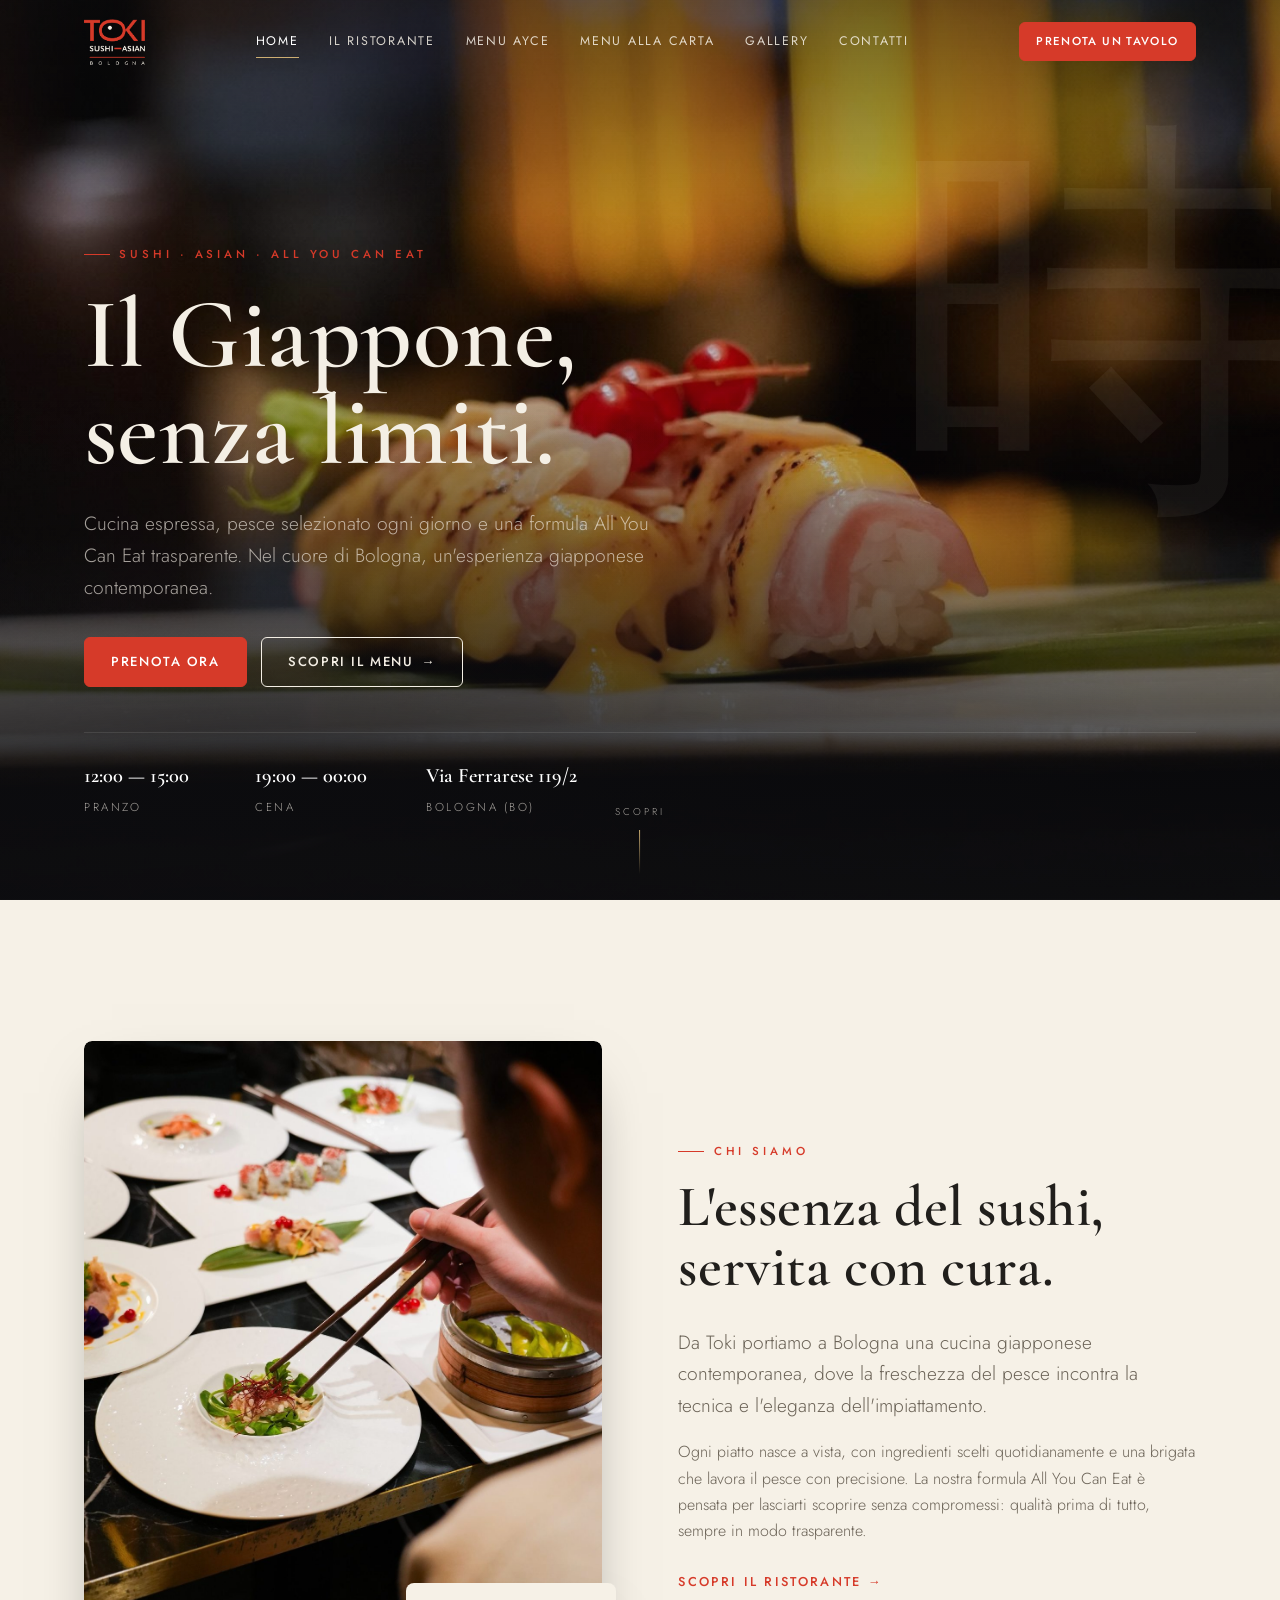
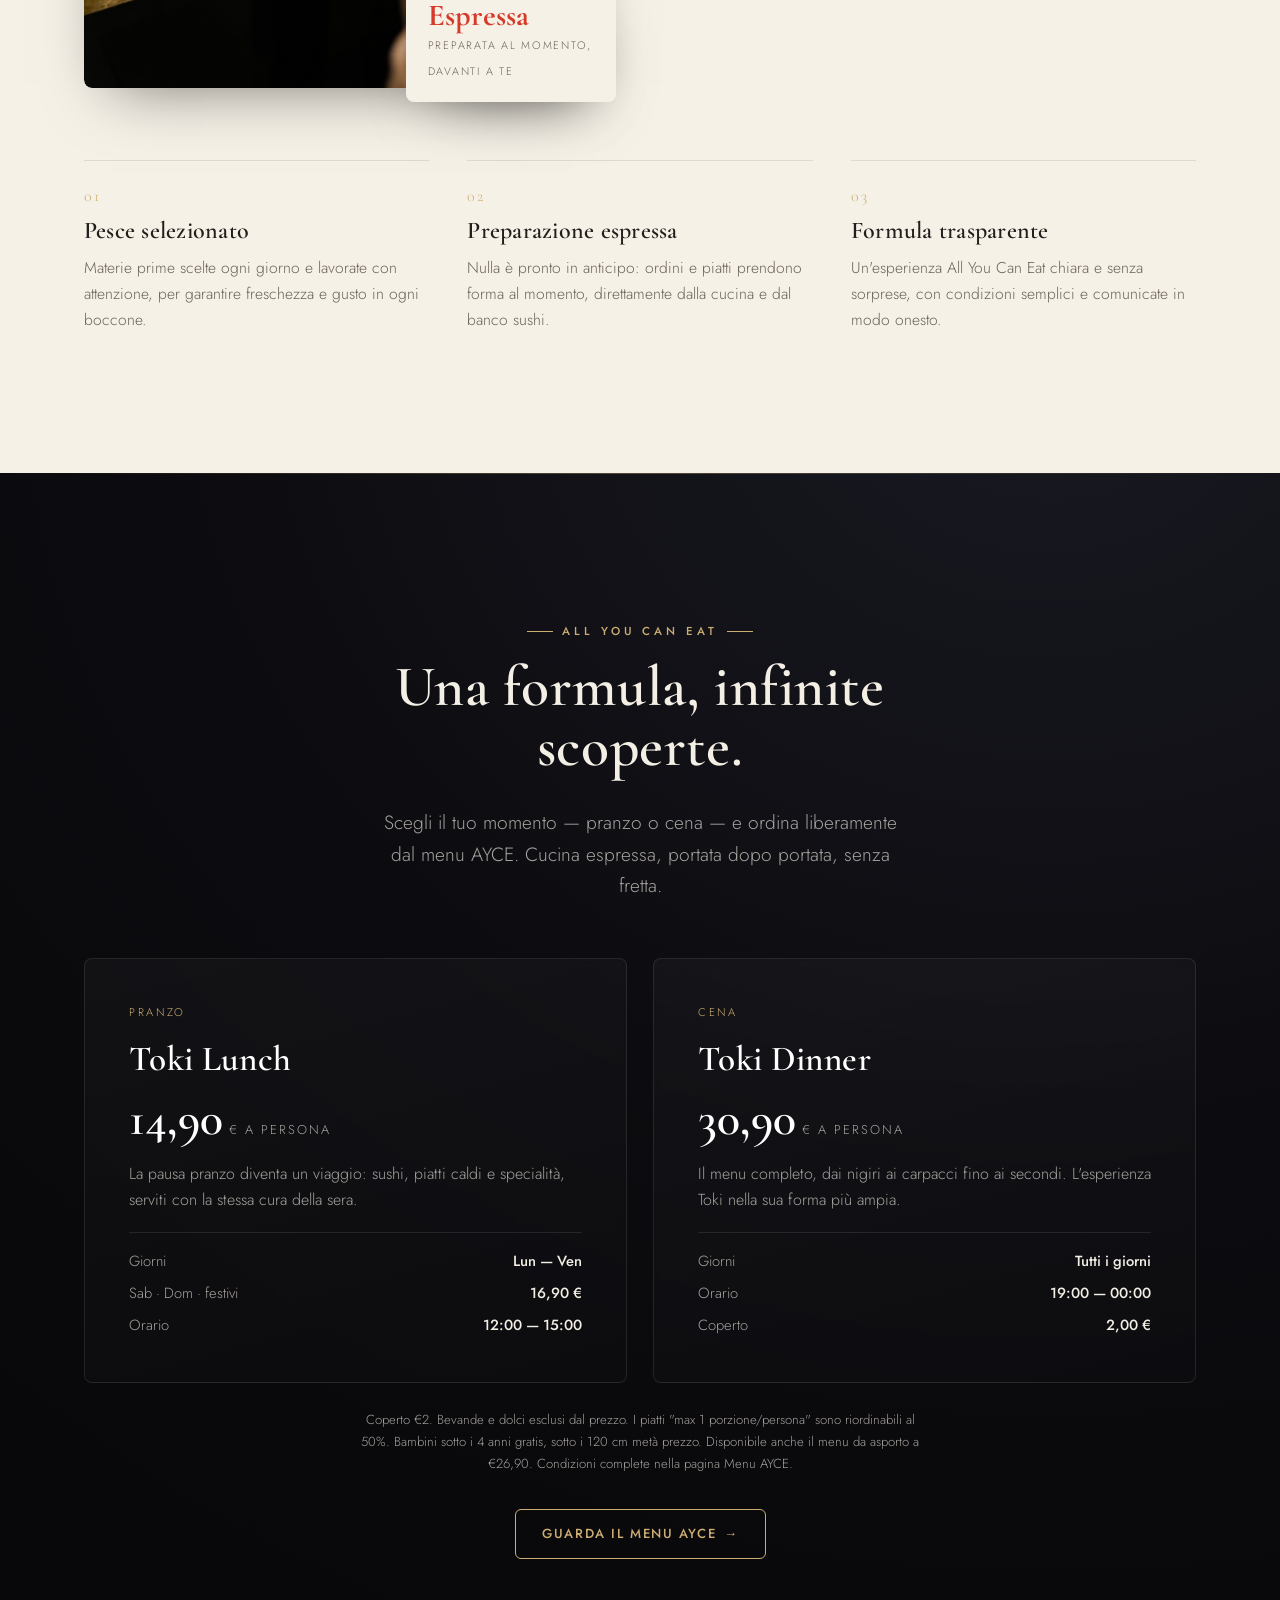
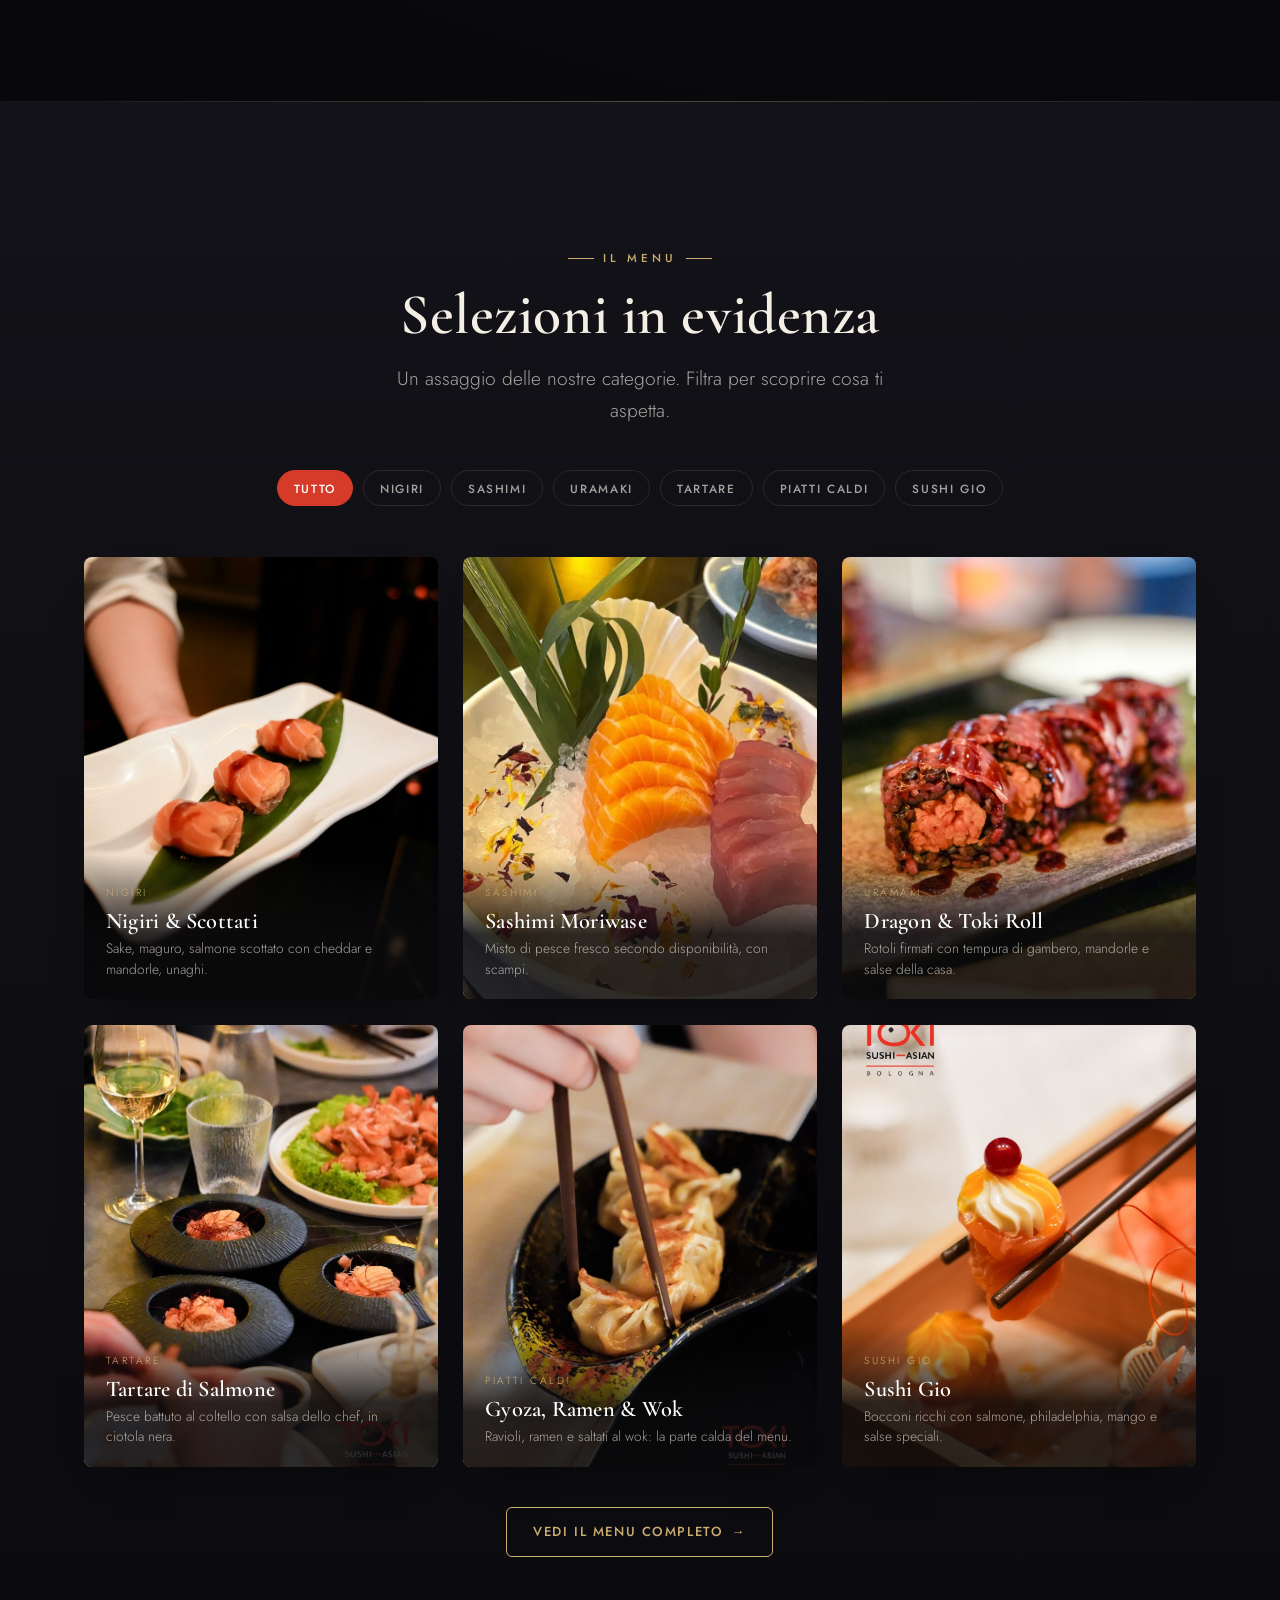
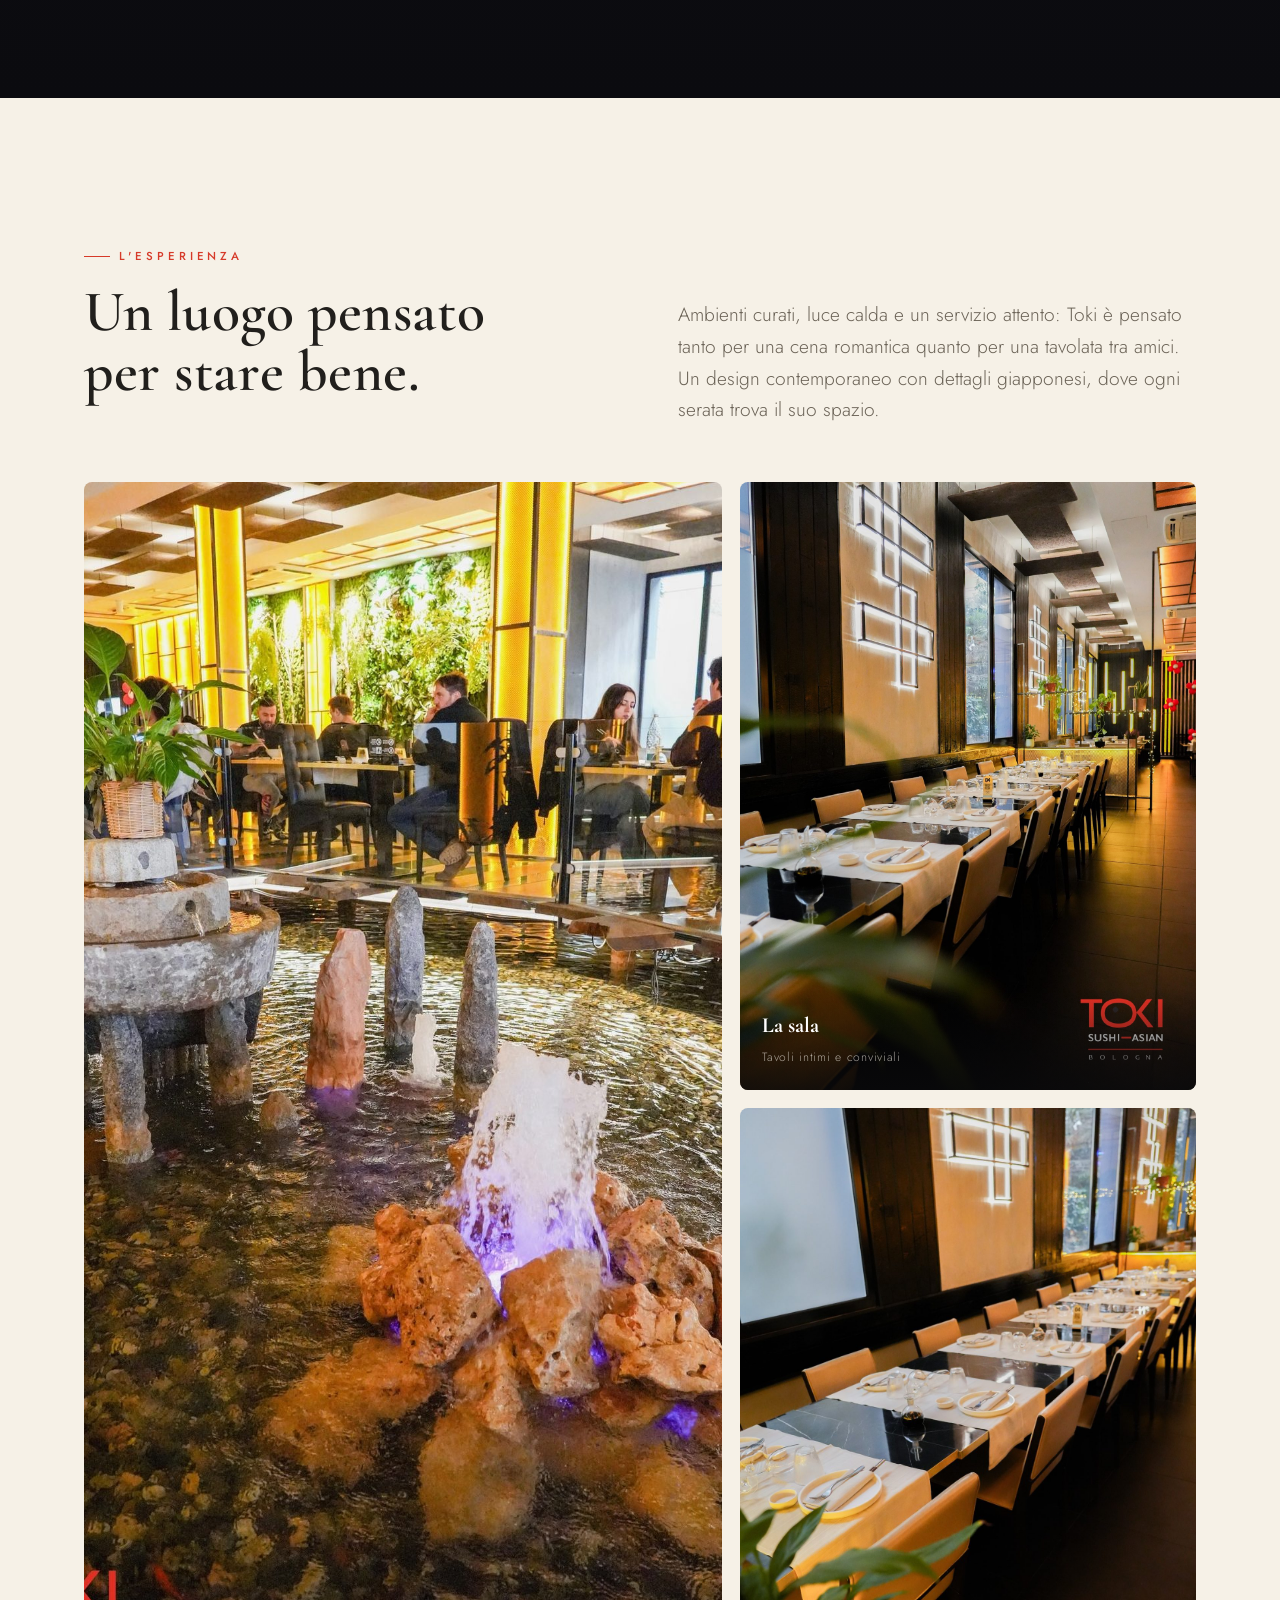
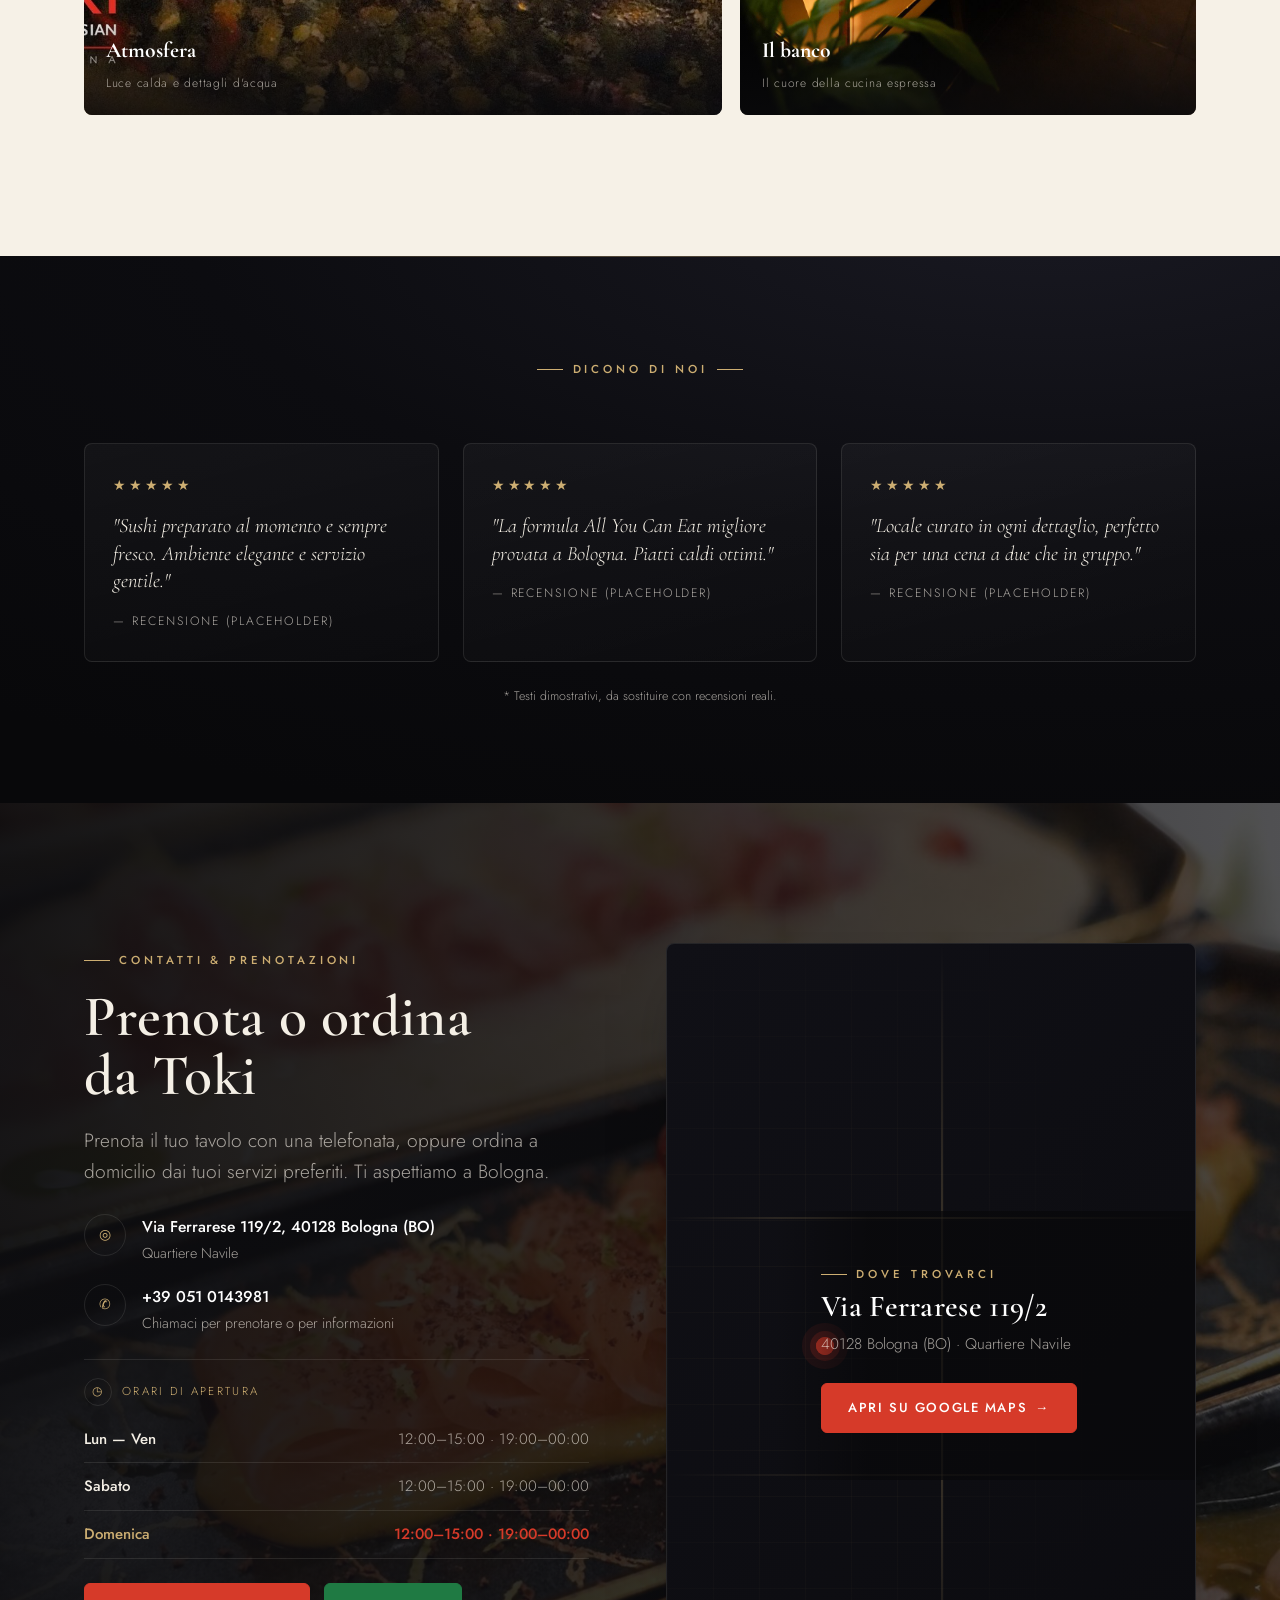
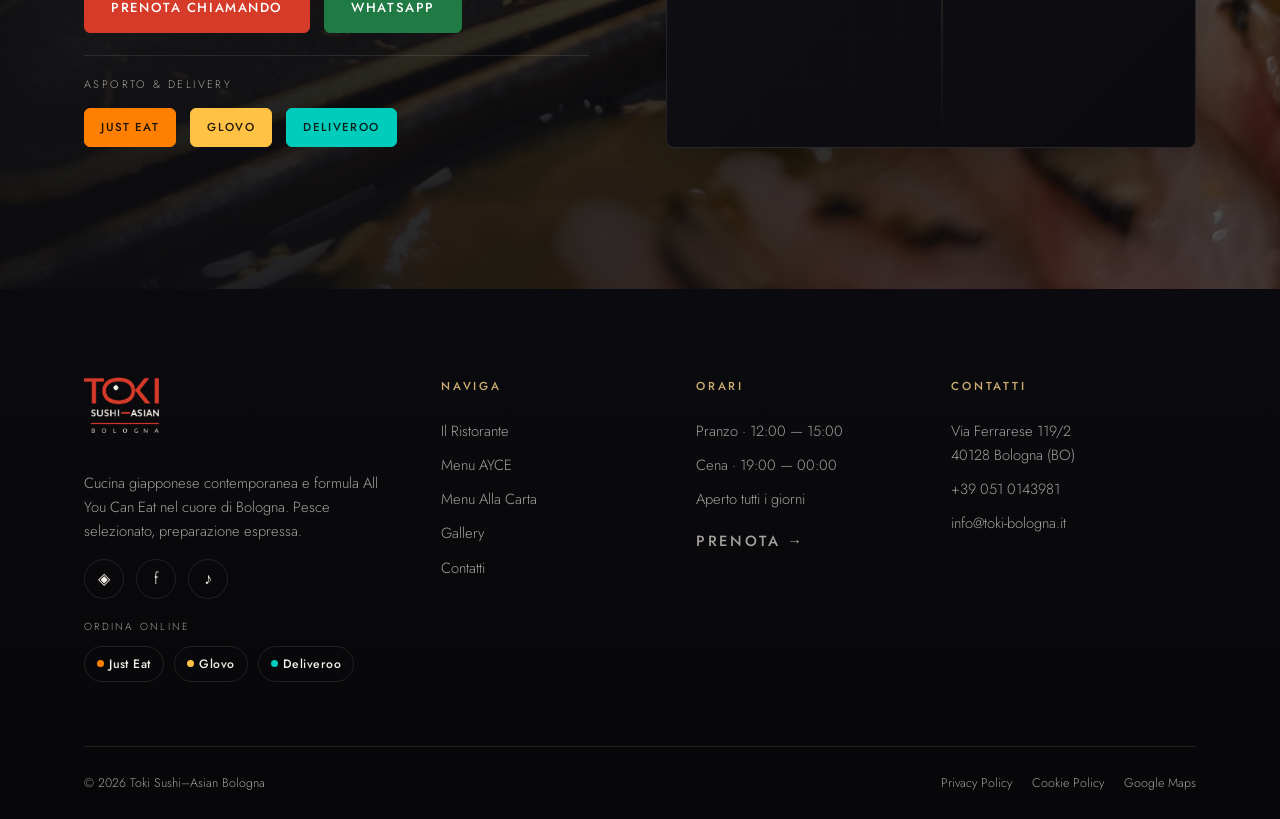
==== commit 267c3aea: "Update Toki Sushi site: home, menus, styles and notes Co-Authored-By: Claude Sonnet 5 <noreply@anthr" ====
--- a/index.html
+++ b/index.html
@@ -139,27 +139,27 @@
       <div class="formula-card reveal">
         <span class="formula-card__tag">Pranzo</span>
         <h3>Toki Lunch</h3>
-        <div class="formula-card__price"><b>18</b><span>€ a persona</span></div>
-        <p style="color:var(--txt-light-2)">La pausa pranzo diventa un viaggio: sushi, piatti caldi e specialità del giorno, serviti con la stessa cura della sera.</p>
+        <div class="formula-card__price"><b>14,90</b><span>€ a persona</span></div>
+        <p style="color:var(--txt-light-2)">La pausa pranzo diventa un viaggio: sushi, piatti caldi e specialità, serviti con la stessa cura della sera.</p>
         <div class="formula-card__meta">
           <div><span>Giorni</span><b>Lun — Ven</b></div>
+          <div><span>Sab · Dom · festivi</span><b>16,90 €</b></div>
           <div><span>Orario</span><b>12:00 — 15:00</b></div>
-          <div><span>Durata tavolo</span><b>90 minuti</b></div>
         </div>
       </div>
       <div class="formula-card reveal" data-d="1">
         <span class="formula-card__tag">Cena</span>
         <h3>Toki Dinner</h3>
-        <div class="formula-card__price"><b>26</b><span>€ a persona</span></div>
-        <p style="color:var(--txt-light-2)">Il menu completo, dai nigiri alle specialità scottate fino ai dessert. L'esperienza Toki nella sua forma più ampia.</p>
+        <div class="formula-card__price"><b>30,90</b><span>€ a persona</span></div>
+        <p style="color:var(--txt-light-2)">Il menu completo, dai nigiri ai carpacci fino ai secondi. L'esperienza Toki nella sua forma più ampia.</p>
         <div class="formula-card__meta">
           <div><span>Giorni</span><b>Tutti i giorni</b></div>
           <div><span>Orario</span><b>19:00 — 00:00</b></div>
-          <div><span>Durata tavolo</span><b>120 minuti</b></div>
-        </div>
-      </div>
-    </div>
-    <p class="ayce__note">Prezzi indicativi, facilmente aggiornabili. Bevande, dolci e coperto possono essere soggetti a supplemento; alcune specialità possono prevedere un piccolo extra. Menù bambini disponibile. Le condizioni complete sono indicate nella pagina Menu AYCE.</p>
+          <div><span>Coperto</span><b>2,00 €</b></div>
+        </div>
+      </div>
+    </div>
+    <p class="ayce__note">Coperto €2. Bevande e dolci esclusi dal prezzo. I piatti "max 1 porzione/persona" sono riordinabili al 50%. Bambini sotto i 4 anni gratis, sotto i 120 cm metà prezzo. Disponibile anche il menu da asporto a €26,90. Condizioni complete nella pagina Menu AYCE.</p>
     <div class="center" style="margin-top:34px">
       <a class="btn btn--gold" href="menu-ayce.html">Guarda il menu AYCE <span class="arrow">→</span></a>
     </div>
@@ -182,33 +182,33 @@
       <button class="tab" data-filter="uramaki">Uramaki</button>
       <button class="tab" data-filter="tartare">Tartare</button>
       <button class="tab" data-filter="caldi">Piatti caldi</button>
-      <button class="tab" data-filter="dessert">Dessert</button>
+      <button class="tab" data-filter="gio">Sushi Gio</button>
     </div>
 
     <div class="menu-grid" id="menu-grid">
       <article class="dish reveal" data-cat="nigiri">
         <div class="dish__img"><img src="assets/img/cat-nigiri.jpg" alt="Nigiri Toki" /></div>
-        <div class="dish__body"><span class="dish__cat">Nigiri</span><h4>Nigiri Selezione</h4><p>Riso soffiato e pesce fresco, con salse firmate della casa.</p></div>
+        <div class="dish__body"><span class="dish__cat">Nigiri</span><h4>Nigiri &amp; Scottati</h4><p>Sake, maguro, salmone scottato con cheddar e mandorle, unaghi.</p></div>
       </article>
       <article class="dish reveal" data-cat="sashimi" data-d="1">
         <div class="dish__img"><img src="assets/img/cat-sashimi.jpg" alt="Sashimi misto su ghiaccio" /></div>
-        <div class="dish__body"><span class="dish__cat">Sashimi</span><h4>Sashimi Misto</h4><p>Tagli di salmone e tonno serviti su ghiaccio, essenziali e puri.</p></div>
+        <div class="dish__body"><span class="dish__cat">Sashimi</span><h4>Sashimi Moriwase</h4><p>Misto di pesce fresco secondo disponibilità, con scampi.</p></div>
       </article>
       <article class="dish reveal" data-cat="uramaki" data-d="2">
         <div class="dish__img"><img src="assets/img/cat-uramaki.jpg" alt="Uramaki speciale" /></div>
-        <div class="dish__body"><span class="dish__cat">Uramaki</span><h4>Uramaki Signature</h4><p>Rotoli avvolti e rifiniti con topping croccanti e riduzioni dolci.</p></div>
+        <div class="dish__body"><span class="dish__cat">Uramaki</span><h4>Dragon &amp; Toki Roll</h4><p>Rotoli firmati con tempura di gambero, mandorle e salse della casa.</p></div>
       </article>
       <article class="dish reveal" data-cat="tartare">
         <div class="dish__img"><img src="assets/img/cat-tartare.jpg" alt="Tartare di pesce" /></div>
-        <div class="dish__body"><span class="dish__cat">Tartare</span><h4>Tartare del Banco</h4><p>Pesce battuto al coltello, agrumi e olio profumato in ciotola nera.</p></div>
+        <div class="dish__body"><span class="dish__cat">Tartare</span><h4>Tartare di Salmone</h4><p>Pesce battuto al coltello con salsa dello chef, in ciotola nera.</p></div>
       </article>
       <article class="dish reveal" data-cat="caldi" data-d="1">
         <div class="dish__img"><img src="assets/img/cat-caldi.jpg" alt="Gyoza in padella" /></div>
-        <div class="dish__body"><span class="dish__cat">Piatti caldi</span><h4>Gyoza & Wok</h4><p>Ravioli scottati, zuppe e saltati: la parte calda del nostro menu.</p></div>
-      </article>
-      <article class="dish reveal" data-cat="dessert" data-d="2">
-        <div class="dish__img"><img src="assets/img/cat-dessert.jpg" alt="Dessert giapponese" /></div>
-        <div class="dish__body"><span class="dish__cat">Dessert</span><h4>Dolci d'Oriente</h4><p>Chiusure delicate tra frutta, mochi e creme leggere.</p></div>
+        <div class="dish__body"><span class="dish__cat">Piatti caldi</span><h4>Gyoza, Ramen &amp; Wok</h4><p>Ravioli, ramen e saltati al wok: la parte calda del menu.</p></div>
+      </article>
+      <article class="dish reveal" data-cat="gio" data-d="2">
+        <div class="dish__img"><img src="assets/img/cat-dessert.jpg" alt="Sushi Gio Toki" /></div>
+        <div class="dish__body"><span class="dish__cat">Sushi Gio</span><h4>Sushi Gio</h4><p>Bocconi ricchi con salmone, philadelphia, mango e salse speciali.</p></div>
       </article>
     </div>
 
--- a/assets/css/style.css
+++ b/assets/css/style.css
@@ -634,3 +634,25 @@
 @media (max-width:820px){
   .booking__map-col{min-height:300px}
 }
+
+/* =========================================================
+   v5 — Menu Alla Carta completo (colonne, liste, legenda)
+   ========================================================= */
+.carta-blocks{columns:2;column-gap:clamp(32px,5vw,72px)}
+.carta-blocks .menu-block{break-inside:avoid;-webkit-column-break-inside:avoid;margin:0 0 40px}
+.carta-blocks .menu-block+.menu-block{margin-top:0}
+.m-list{margin-top:6px}
+.carta-blocks .m-item{padding:11px 0}
+.carta-blocks .m-item__name{max-width:none}
+.m-item__name .tag-spicy,.m-item__name .tag-veg,.m-item__name .tag-new{margin-left:.4em;vertical-align:middle}
+.legend{margin-top:24px;padding:22px 24px;border:1px solid var(--line-2);border-radius:var(--radius);background:var(--paper-2)}
+.legend h4{font-size:1.05rem;margin-bottom:8px}
+.legend p{font-size:.8rem;color:var(--txt-muted);line-height:1.7}
+@media (max-width:820px){
+  .carta-blocks{columns:1}
+}
+
+/* v5 — griglia 3 formule AYCE */
+.ayce__grid--3{grid-template-columns:repeat(3,1fr)}
+.ayce__grid--3 .formula-card__price b{font-size:2.4rem}
+@media (max-width:900px){.ayce__grid--3{grid-template-columns:1fr}}
